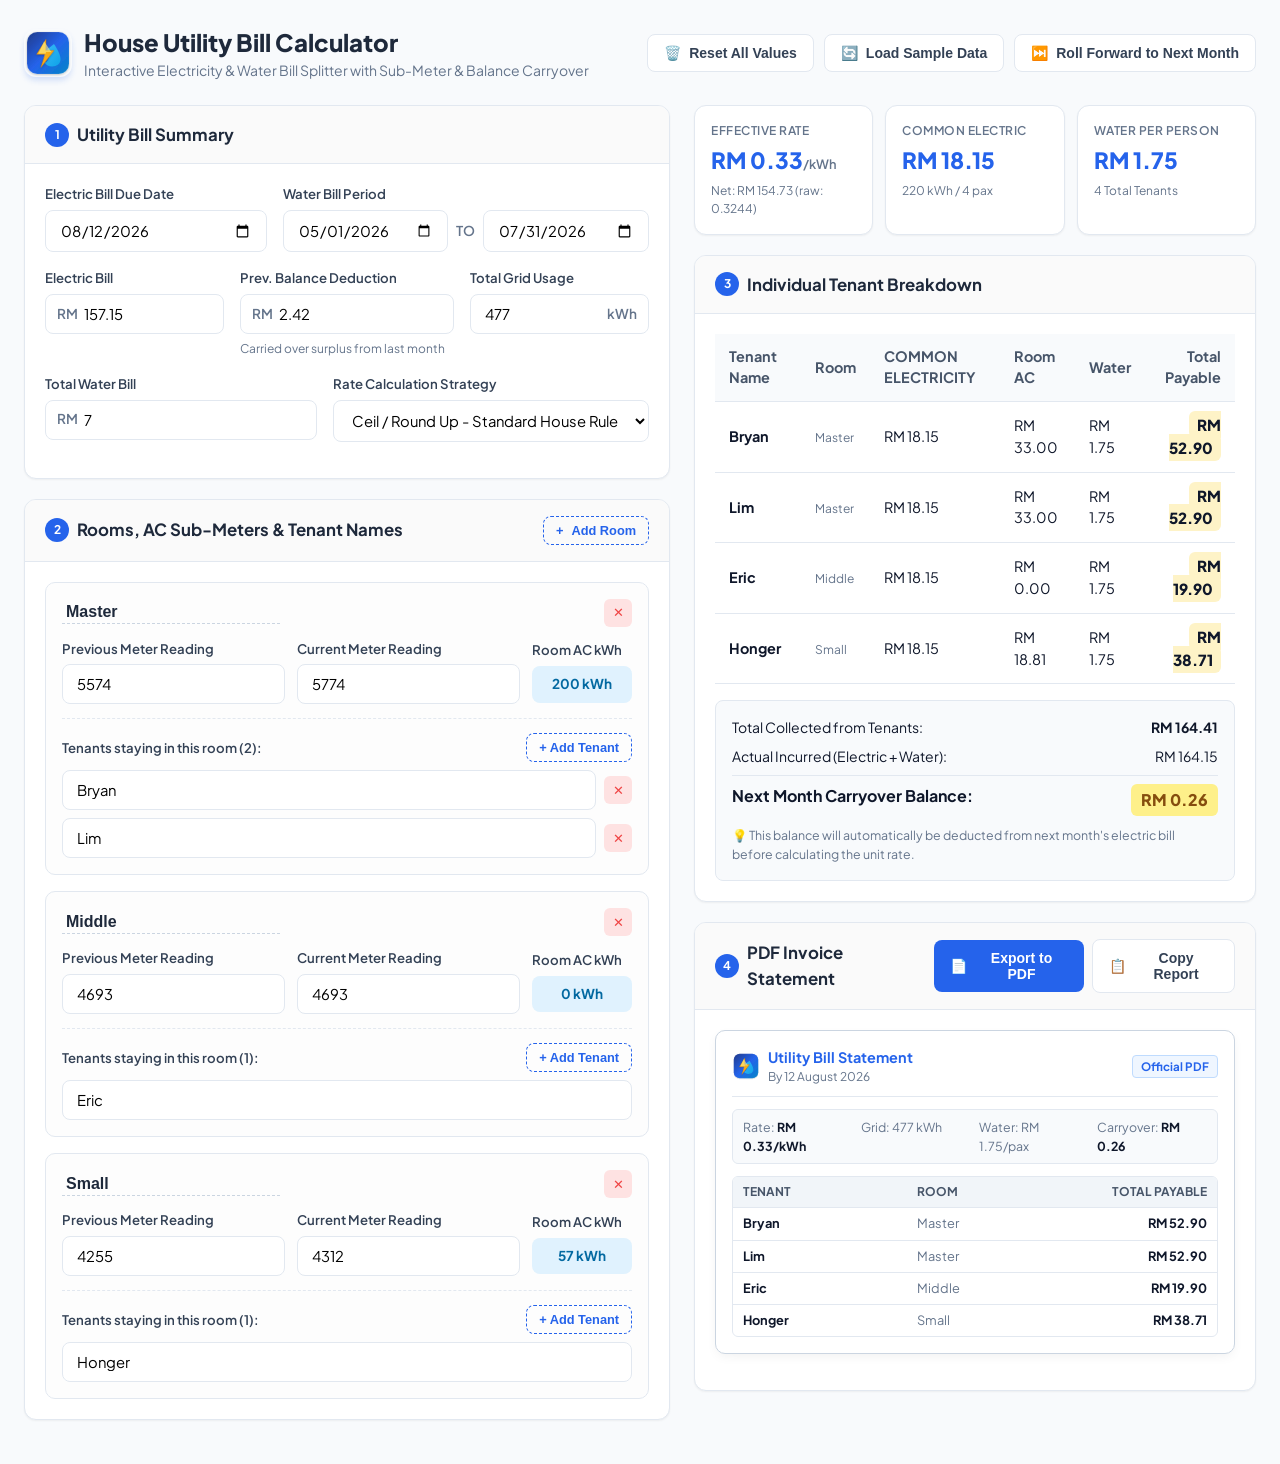
==== public/index.html @ 4e444081 "style: center table headers, left-align data cells, and rename Common Elec to COMMON ELECTRICITY" ====
<!DOCTYPE html>
<html lang="en">
<head>
  <meta charset="UTF-8" />
  <meta name="viewport" content="width=device-width, initial-scale=1.0" />
  <title>House Utility Bill Calculator | Electricity & Water</title>
  <link rel="preconnect" href="https://fonts.googleapis.com" />
  <link rel="preconnect" href="https://fonts.gstatic.com" crossorigin />
  <link href="https://fonts.googleapis.com/css2?family=Plus+Jakarta+Sans:wght@400;500;600;700;800&family=JetBrains+Mono:wght@400;500;700&display=swap" rel="stylesheet" />
  <link rel="icon" type="image/svg+xml" href="favicon.svg" />
  <link rel="apple-touch-icon" href="favicon.svg" />
  <link rel="stylesheet" href="styles.css" />
</head>
<body>
  <div class="app-container">
    <!-- Header -->
    <header class="app-header">
      <div class="brand">
        <img src="favicon.svg" alt="Utility Calculator Logo" class="brand-logo-img" />
        <div>
          <h1>House Utility Bill Calculator</h1>
          <p class="subtitle">Interactive Electricity & Water Bill Splitter with Sub-Meter & Balance Carryover</p>
        </div>
      </div>
      <div class="header-actions">
        <button id="btnResetAll" class="btn btn-secondary" title="Reset all input fields to blank">
          <span class="icon">🗑️</span> Reset All Values
        </button>
        <button id="btnLoadSample" class="btn btn-secondary" title="Load sample bill data for preview and testing">
          <span class="icon">🔄</span> Load Sample Data
        </button>
        <button id="btnRollForward" class="btn btn-secondary" title="Use current ending balance & readings for next month">
          <span class="icon">⏭️</span> Roll Forward to Next Month
        </button>
      </div>
    </header>

    <!-- Main Grid Layout -->
    <main class="calculator-grid">
      <!-- Left Column: Inputs -->
      <section class="input-panel">
        <!-- 1. Utility Invoices Card -->
        <div class="card">
          <div class="card-header">
            <h2><span class="step-badge">1</span> Utility Bill Summary</h2>
          </div>
          <div class="card-body">
            <div class="form-row">
              <div class="form-group">
                <label for="electricDate">Electric Bill Due Date</label>
                <input type="date" id="electricDate" class="form-control" />
              </div>
              <div class="form-group">
                <label>Water Bill Period</label>
                <div class="date-range-wrapper">
                  <input type="date" id="waterStartDate" class="form-control" />
                  <span class="range-sep">to</span>
                  <input type="date" id="waterEndDate" class="form-control" />
                </div>
              </div>
            </div>

            <div class="form-row form-row-3">
              <div class="form-group">
                <label for="electricAmount">Electric Bill</label>
                <div class="input-prefix-wrapper">
                  <span class="prefix">RM</span>
                  <input type="number" step="0.01" id="electricAmount" class="form-control" placeholder="157.15" />
                </div>
              </div>
              <div class="form-group">
                <label for="prevBalance">Prev. Balance Deduction</label>
                <div class="input-prefix-wrapper">
                  <span class="prefix">RM</span>
                  <input type="number" step="0.01" id="prevBalance" class="form-control" placeholder="2.42" />
                </div>
                <small class="helper-text">Carried over surplus from last month</small>
              </div>
              <div class="form-group">
                <label for="totalKwh">Total Grid Usage</label>
                <div class="input-suffix-wrapper">
                  <input type="number" step="0.1" id="totalKwh" class="form-control" placeholder="477" />
                  <span class="suffix">kWh</span>
                </div>
              </div>
            </div>

            <div class="form-row form-row-2">
              <div class="form-group">
                <label for="waterAmount">Total Water Bill</label>
                <div class="input-prefix-wrapper">
                  <span class="prefix">RM</span>
                  <input type="number" step="0.01" id="waterAmount" class="form-control" placeholder="7.00" />
                </div>
              </div>
              <div class="form-group">
                <label for="rateMode">Rate Calculation Strategy</label>
                <select id="rateMode" class="form-control select-control">
                  <option value="ceil" selected>Ceil / Round Up - Standard House Rule</option>
                  <option value="manual">Manual Fixed Rate</option>
                </select>
              </div>
            </div>

            <div id="manualRateGroup" class="form-group hidden">
              <label for="manualRate">Custom Electric Rate</label>
              <input type="number" step="0.0001" id="manualRate" class="form-control" placeholder="0.33" />
            </div>
          </div>
        </div>

        <!-- 2. Rooms & Sub-meters Card -->
        <div class="card">
          <div class="card-header space-between">
            <h2><span class="step-badge">2</span> Rooms, AC Sub-Meters & Tenant Names</h2>
            <button type="button" id="btnAddRoom" class="btn btn-sm btn-outline">
              <span class="icon">+</span> Add Room
            </button>
          </div>
          <div class="card-body">
            <div id="roomsContainer" class="rooms-container">
              <!-- Dynamically rendered room cards with individual tenant names -->
            </div>
          </div>
        </div>
      </section>

      <!-- Right Column: Live Results & Formatted Output -->
      <section class="results-panel">
        <!-- Metric Summary Pills -->
        <div class="metric-ribbon">
          <div class="metric-card">
            <span class="metric-label">Effective Rate</span>
            <span class="metric-value" id="dispUnitRate">RM 0.33<span class="unit">/kWh</span></span>
            <span class="metric-sub" id="dispNetElectric">Net: RM 154.73</span>
          </div>
          <div class="metric-card">
            <span class="metric-label">Common Electric</span>
            <span class="metric-value" id="dispCommonPerPerson">RM 18.15</span>
            <span class="metric-sub" id="dispCommonKwh">220 kWh / 4 pax</span>
          </div>
          <div class="metric-card">
            <span class="metric-label">Water Per Person</span>
            <span class="metric-value" id="dispWaterPerPerson">RM 1.75</span>
            <span class="metric-sub" id="dispTotalTenants">4 Total Tenants</span>
          </div>
        </div>

        <!-- Tenant Breakdown Table -->
        <div class="card">
          <div class="card-header">
            <h2><span class="step-badge">3</span> Individual Tenant Breakdown</h2>
          </div>
          <div class="card-body">
            <div class="table-responsive">
              <table class="tenant-table">
                <thead>
                  <tr>
                    <th>Tenant Name</th>
                    <th>Room</th>
                    <th>COMMON ELECTRICITY</th>
                    <th>Room AC</th>
                    <th>Water</th>
                    <th class="text-right">Total Payable</th>
                  </tr>
                </thead>
                <tbody id="tenantTableBody">
                  <!-- Dynamically rendered rows -->
                </tbody>
              </table>
            </div>

            <!-- Financial Reconciliation Box -->
            <div class="reconciliation-box">
              <div class="recon-row">
                <span>Total Collected from Tenants:</span>
                <strong id="dispCollected">RM 164.41</strong>
              </div>
              <div class="recon-row">
                <span>Actual Incurred (Electric + Water):</span>
                <span id="dispActual">RM 164.15</span>
              </div>
              <div class="recon-divider"></div>
              <div class="recon-row highlight">
                <span>Next Month Carryover Balance:</span>
                <strong class="balance-badge" id="dispBalance">RM 0.26</strong>
              </div>
              <p class="balance-note">💡 This balance will automatically be deducted from next month's electric bill before calculating the unit rate.</p>
            </div>
          </div>
        </div>

        <!-- 4. Report & PDF Invoice Card -->
        <div class="card">
          <div class="card-header space-between">
            <h2><span class="step-badge">4</span> PDF Invoice Statement</h2>
            <div class="header-buttons">
              <button id="btnOpenPdf" class="btn btn-primary" title="Open and export PDF invoice in a new tab">
                <span class="icon">📄</span> Export to PDF
              </button>
              <button id="btnCopyReport" class="btn btn-secondary" title="Copy formatted summary report to clipboard">
                <span class="icon">📋</span> Copy Report
              </button>
            </div>
          </div>
          <div class="card-body">
            <!-- PDF Live Miniature Preview Box -->
            <div class="pdf-preview-wrapper" id="pdfPreviewWrapper" title="Click to open full PDF invoice in a new page">
              <div class="pdf-hover-overlay">
                <span class="pdf-hover-badge">🔍 Click to Open PDF in New Tab</span>
              </div>
              <div class="pdf-preview-doc" id="pdfPreviewDoc">
                <div class="pdf-mini-header">
                  <div class="pdf-mini-brand">
                    <img src="favicon.svg" alt="Logo" class="mini-logo" />
                    <div>
                      <strong class="mini-title">Utility Bill Statement</strong>
                      <span class="mini-meta" id="miniDocPeriod">By 12 August 2026</span>
                    </div>
                  </div>
                  <span class="mini-status-badge">Official PDF</span>
                </div>
                <div class="pdf-mini-stats">
                  <div><span>Rate:</span> <strong id="miniDocRate">RM 0.33/kWh</strong></div>
                  <div><span>Grid:</span> <span id="miniDocGrid">477 kWh</span></div>
                  <div><span>Water:</span> <span id="miniDocWater">RM 1.75/pax</span></div>
                  <div><span>Carryover:</span> <strong id="miniDocBalance">RM 0.26</strong></div>
                </div>
                <div class="pdf-mini-table">
                  <div class="pdf-mini-row header">
                    <span>Tenant</span>
                    <span>Room</span>
                    <span class="text-right">Total Payable</span>
                  </div>
                  <div id="miniTenantRows">
                    <!-- Populated dynamically -->
                  </div>
                </div>
              </div>
            </div>
          </div>
        </div>
      </section>
    </main>

    <!-- Toast Notification -->
    <div id="toast" class="toast">Copied to clipboard!</div>
  </div>

  <script src="app.js"></script>
</body>
</html>
---- public/styles.css ----
:root {
  --primary: #2563eb;
  --primary-hover: #1d4ed8;
  --primary-light: #eff6ff;
  --success: #10b981;
  --warning: #f59e0b;
  --danger: #ef4444;
  --bg-main: #f8fafc;
  --card-bg: #ffffff;
  --border-color: #e2e8f0;
  --text-main: #0f172a;
  --text-muted: #64748b;
  --shadow-sm: 0 1px 2px 0 rgb(0 0 0 / 0.05);
  --shadow-md: 0 4px 6px -1px rgb(0 0 0 / 0.1), 0 2px 4px -2px rgb(0 0 0 / 0.1);
  --shadow-lg: 0 10px 15px -3px rgb(0 0 0 / 0.1), 0 4px 6px -4px rgb(0 0 0 / 0.1);
  --radius: 12px;
  --font-sans: 'Plus Jakarta Sans', system-ui, -apple-system, sans-serif;
  --font-mono: 'JetBrains Mono', monospace;
}

* {
  box-sizing: border-box;
  margin: 0;
  padding: 0;
}

body {
  font-family: var(--font-sans);
  background-color: var(--bg-main);
  color: var(--text-main);
  line-height: 1.5;
  padding: 24px;
}

.app-container {
  max-width: 1400px;
  margin: 0 auto;
}

/* Header */
.app-header {
  display: flex;
  justify-content: space-between;
  align-items: center;
  margin-bottom: 24px;
  flex-wrap: wrap;
  gap: 16px;
}

.brand {
  display: flex;
  align-items: center;
  gap: 12px;
}

.brand-logo-img {
  width: 48px;
  height: 48px;
  border-radius: 12px;
  object-fit: contain;
  box-shadow: 0 4px 6px -1px rgba(37, 99, 235, 0.2);
}

.brand h1 {
  font-size: 1.5rem;
  font-weight: 800;
  color: #1e293b;
}

.brand .subtitle {
  font-size: 0.875rem;
  color: var(--text-muted);
}

.header-actions {
  display: flex;
  gap: 10px;
  flex-wrap: wrap;
}

/* Grid Layout */
.calculator-grid {
  display: grid;
  grid-template-columns: 1.15fr 1fr;
  gap: 24px;
  align-items: start;
}

@media (max-width: 1024px) {
  .calculator-grid {
    grid-template-columns: 1fr;
  }
}

/* Cards */
.card {
  background: var(--card-bg);
  border-radius: var(--radius);
  border: 1px solid var(--border-color);
  box-shadow: var(--shadow-sm);
  margin-bottom: 20px;
  overflow: hidden;
  transition: box-shadow 0.2s ease;
}

.card:hover {
  box-shadow: var(--shadow-md);
}

.card-header {
  padding: 16px 20px;
  border-bottom: 1px solid var(--border-color);
  background: #fafafa;
  display: flex;
  align-items: center;
}

.card-header.space-between {
  justify-content: space-between;
}

.card-header h2 {
  font-size: 1.05rem;
  font-weight: 700;
  color: #1e293b;
  display: flex;
  align-items: center;
  gap: 8px;
}

.step-badge {
  background: var(--primary);
  color: #ffffff;
  width: 24px;
  height: 24px;
  display: inline-flex;
  align-items: center;
  justify-content: center;
  border-radius: 50%;
  font-size: 0.75rem;
  font-weight: 700;
}

.card-body {
  padding: 20px;
}

/* Forms */
.form-row {
  display: grid;
  grid-template-columns: 1fr 1fr;
  gap: 16px;
  margin-bottom: 16px;
}

.form-row-3 {
  grid-template-columns: 1fr 1.2fr 1fr;
}

@media (max-width: 640px) {
  .form-row, .form-row-3 {
    grid-template-columns: 1fr;
  }
}

.form-group {
  display: flex;
  flex-direction: column;
  gap: 6px;
}

label {
  font-size: 0.825rem;
  font-weight: 600;
  color: #334155;
}

.helper-text {
  font-size: 0.75rem;
  color: var(--text-muted);
}

.form-control {
  padding: 10px 14px;
  font-size: 0.925rem;
  border-radius: 8px;
  border: 1px solid var(--border-color);
  outline: none;
  font-family: inherit;
  transition: all 0.2s;
  background: #ffffff;
}

.form-control:focus {
  border-color: var(--primary);
  box-shadow: 0 0 0 3px rgba(37, 99, 235, 0.15);
}

.input-prefix-wrapper, .input-suffix-wrapper {
  display: flex;
  align-items: center;
  position: relative;
}

.input-prefix-wrapper .prefix {
  position: absolute;
  left: 12px;
  font-size: 0.85rem;
  font-weight: 600;
  color: var(--text-muted);
}

.input-prefix-wrapper .form-control {
  padding-left: 38px;
  width: 100%;
}

.input-suffix-wrapper .suffix {
  position: absolute;
  right: 12px;
  font-size: 0.85rem;
  font-weight: 600;
  color: var(--text-muted);
}

.input-suffix-wrapper .form-control {
  padding-right: 48px;
  width: 100%;
}

.date-range-wrapper {
  display: flex;
  align-items: center;
  gap: 8px;
}

.date-range-wrapper .form-control {
  flex: 1;
}

.range-sep {
  color: var(--text-muted);
  font-size: 0.85rem;
  font-weight: 600;
  text-transform: uppercase;
}

.select-control {
  cursor: pointer;
}

.hidden {
  display: none !important;
}

/* Buttons */
.btn {
  display: inline-flex;
  align-items: center;
  justify-content: center;
  gap: 8px;
  padding: 10px 16px;
  font-size: 0.875rem;
  font-weight: 600;
  border-radius: 8px;
  border: none;
  cursor: pointer;
  transition: all 0.2s;
  text-decoration: none;
}

.btn-primary {
  background: var(--primary);
  color: #ffffff;
}

.btn-primary:hover {
  background: var(--primary-hover);
}

.btn-secondary {
  background: #ffffff;
  border: 1px solid var(--border-color);
  color: #334155;
}

.btn-secondary:hover {
  background: #f1f5f9;
  border-color: #cbd5e1;
}

.btn-outline {
  background: transparent;
  border: 1px dashed var(--primary);
  color: var(--primary);
}

.btn-outline:hover {
  background: var(--primary-light);
}

.btn-danger-icon {
  background: #fee2e2;
  color: var(--danger);
  border: none;
  border-radius: 6px;
  width: 28px;
  height: 28px;
  cursor: pointer;
  display: flex;
  align-items: center;
  justify-content: center;
  font-size: 0.8rem;
}

.btn-danger-icon:hover {
  background: #fecaca;
}

.btn-sm {
  padding: 6px 12px;
  font-size: 0.8rem;
}

/* Rooms Container */
.rooms-container {
  display: flex;
  flex-direction: column;
  gap: 16px;
}

.room-card {
  border: 1px solid var(--border-color);
  border-radius: 10px;
  background: #fdfdfd;
  padding: 16px;
}

.room-card-header {
  display: flex;
  justify-content: space-between;
  align-items: center;
  margin-bottom: 12px;
}

.room-name-input {
  font-weight: 700;
  font-size: 1rem;
  color: #1e293b;
  border: none;
  border-bottom: 1px dashed #cbd5e1;
  background: transparent;
  padding: 2px 4px;
}

.room-name-input:focus {
  outline: none;
  border-bottom-color: var(--primary);
}

.room-meter-grid {
  display: grid;
  grid-template-columns: 1fr 1fr 1.2fr;
  gap: 12px;
  align-items: center;
}

@media (max-width: 640px) {
  .room-meter-grid {
    grid-template-columns: 1fr;
  }
}

.usage-badge {
  background: #e0f2fe;
  color: #0369a1;
  padding: 8px 12px;
  border-radius: 8px;
  font-weight: 700;
  font-size: 0.85rem;
  text-align: center;
}

.tenants-section {
  margin-top: 14px;
  padding-top: 14px;
  border-top: 1px dashed var(--border-color);
}

.tenants-list-header {
  display: flex;
  justify-content: space-between;
  align-items: center;
  margin-bottom: 8px;
}

.tenant-inputs-grid {
  display: flex;
  flex-direction: column;
  gap: 8px;
}

.tenant-input-row {
  display: flex;
  gap: 8px;
  align-items: center;
}

.tenant-input-row .form-control {
  flex: 1;
}

/* Metric Ribbon */
.metric-ribbon {
  display: grid;
  grid-template-columns: repeat(3, 1fr);
  gap: 12px;
  margin-bottom: 20px;
}

@media (max-width: 640px) {
  .metric-ribbon {
    grid-template-columns: 1fr;
  }
}

.metric-card {
  background: #ffffff;
  border: 1px solid var(--border-color);
  padding: 16px;
  border-radius: var(--radius);
  display: flex;
  flex-direction: column;
  box-shadow: var(--shadow-sm);
}

.metric-label {
  font-size: 0.75rem;
  font-weight: 600;
  text-transform: uppercase;
  letter-spacing: 0.5px;
  color: var(--text-muted);
  margin-bottom: 4px;
}

.metric-value {
  font-size: 1.4rem;
  font-weight: 800;
  color: var(--primary);
}

.metric-value .unit {
  font-size: 0.8rem;
  font-weight: 600;
  color: var(--text-muted);
}

.metric-sub {
  font-size: 0.75rem;
  color: var(--text-muted);
  margin-top: 4px;
}

/* Table */
.table-responsive {
  overflow-x: auto;
}

.tenant-table {
  width: 100%;
  border-collapse: collapse;
  margin-bottom: 16px;
}

.tenant-table th, .tenant-table td {
  padding: 12px 14px;
  text-align: left;
  border-bottom: 1px solid var(--border-color);
  font-size: 0.9rem;
}

.tenant-table th {
  background: #f8fafc;
  font-weight: 700;
  color: #475569;
}

.text-right {
  text-align: right !important;
}

.tenant-total {
  font-weight: 800;
  color: #0f172a;
  font-size: 0.95rem;
  background: #fef3c7;
  padding: 4px 8px;
  border-radius: 6px;
}

/* Reconciliation Box */
.reconciliation-box {
  background: #f8fafc;
  border-radius: 8px;
  border: 1px solid var(--border-color);
  padding: 16px;
}

.recon-row {
  display: flex;
  justify-content: space-between;
  font-size: 0.875rem;
  margin-bottom: 8px;
}

.recon-divider {
  height: 1px;
  background: var(--border-color);
  margin: 8px 0;
}

.recon-row.highlight {
  font-size: 1rem;
  font-weight: 700;
}

.balance-badge {
  background: #fef08a;
  color: #854d0e;
  padding: 4px 10px;
  border-radius: 6px;
  font-weight: 800;
}

.balance-note {
  font-size: 0.775rem;
  color: #64748b;
  margin-top: 10px;
}

/* PDF Preview Box & Export */
.header-buttons {
  display: flex;
  gap: 8px;
  align-items: center;
}

.pdf-preview-wrapper {
  position: relative;
  background: #ffffff;
  border: 1px solid #cbd5e1;
  border-radius: 10px;
  padding: 16px;
  cursor: pointer;
  box-shadow: 0 4px 12px -2px rgba(0, 0, 0, 0.06);
  transition: all 0.25s ease;
  overflow: hidden;
  margin-bottom: 16px;
}

.pdf-preview-wrapper:hover {
  transform: translateY(-2px);
  box-shadow: 0 8px 20px -4px rgba(37, 99, 235, 0.18);
  border-color: #93c5fd;
}

.pdf-hover-overlay {
  position: absolute;
  inset: 0;
  background: rgba(30, 58, 138, 0.05);
  display: flex;
  align-items: center;
  justify-content: center;
  opacity: 0;
  transition: opacity 0.2s ease;
  z-index: 10;
  backdrop-filter: blur(1px);
}

.pdf-preview-wrapper:hover .pdf-hover-overlay {
  opacity: 1;
}

.pdf-hover-badge {
  background: #1e3a8a;
  color: #ffffff;
  padding: 8px 16px;
  border-radius: 20px;
  font-weight: 700;
  font-size: 0.85rem;
  box-shadow: 0 4px 12px rgba(0, 0, 0, 0.15);
}

.pdf-preview-doc {
  font-size: 0.825rem;
}

.pdf-mini-header {
  display: flex;
  justify-content: space-between;
  align-items: center;
  border-bottom: 1px solid var(--border-color);
  padding-bottom: 10px;
  margin-bottom: 12px;
}

.pdf-mini-brand {
  display: flex;
  align-items: center;
  gap: 8px;
}

.mini-logo {
  width: 28px;
  height: 28px;
  border-radius: 6px;
}

.mini-title {
  display: block;
  font-size: 0.9rem;
  color: var(--primary);
}

.mini-meta {
  display: block;
  font-size: 0.75rem;
  color: var(--text-muted);
}

.mini-status-badge {
  background: #eff6ff;
  color: var(--primary);
  border: 1px solid #bfdbfe;
  padding: 2px 8px;
  border-radius: 4px;
  font-weight: 700;
  font-size: 0.725rem;
}

.pdf-mini-stats {
  display: grid;
  grid-template-columns: repeat(4, 1fr);
  gap: 8px;
  background: #f8fafc;
  border: 1px solid var(--border-color);
  border-radius: 6px;
  padding: 8px 10px;
  font-size: 0.775rem;
  margin-bottom: 12px;
}

@media (max-width: 640px) {
  .pdf-mini-stats {
    grid-template-columns: 1fr 1fr;
  }
}

.pdf-mini-stats span {
  color: var(--text-muted);
}

.pdf-mini-table {
  border: 1px solid var(--border-color);
  border-radius: 6px;
  overflow: hidden;
}

.pdf-mini-row {
  display: grid;
  grid-template-columns: 1.2fr 1fr 1fr;
  padding: 6px 10px;
  border-bottom: 1px solid var(--border-color);
  font-size: 0.8rem;
}

.pdf-mini-row:last-child {
  border-bottom: none;
}

.pdf-mini-row.header {
  background: #f1f5f9;
  font-weight: 700;
  color: #475569;
  font-size: 0.75rem;
  text-transform: uppercase;
}

/* WhatsApp Accordion Details */
.whatsapp-details {
  border: 1px solid var(--border-color);
  border-radius: 8px;
  overflow: hidden;
  margin-top: 12px;
}

.whatsapp-summary {
  padding: 10px 14px;
  background: #f8fafc;
  font-size: 0.85rem;
  font-weight: 700;
  cursor: pointer;
  color: #334155;
  outline: none;
  user-select: none;
}

.whatsapp-summary:hover {
  background: #f1f5f9;
}

.report-preview {
  background: #0f172a;
  color: #e2e8f0;
  padding: 16px;
  font-family: var(--font-mono);
  font-size: 0.825rem;
  white-space: pre-wrap;
  word-break: break-word;
  line-height: 1.6;
  max-height: 300px;
  overflow-y: auto;
  border-top: 1px solid var(--border-color);
}



/* Toast */
.toast {
  position: fixed;
  bottom: 24px;
  right: 24px;
  background: #1e293b;
  color: #ffffff;
  padding: 12px 20px;
  border-radius: 8px;
  box-shadow: var(--shadow-lg);
  font-weight: 600;
  font-size: 0.875rem;
  opacity: 0;
  transform: translateY(20px);
  transition: all 0.3s ease;
  pointer-events: none;
  z-index: 999;
}

.toast.show {
  opacity: 1;
  transform: translateY(0);
}
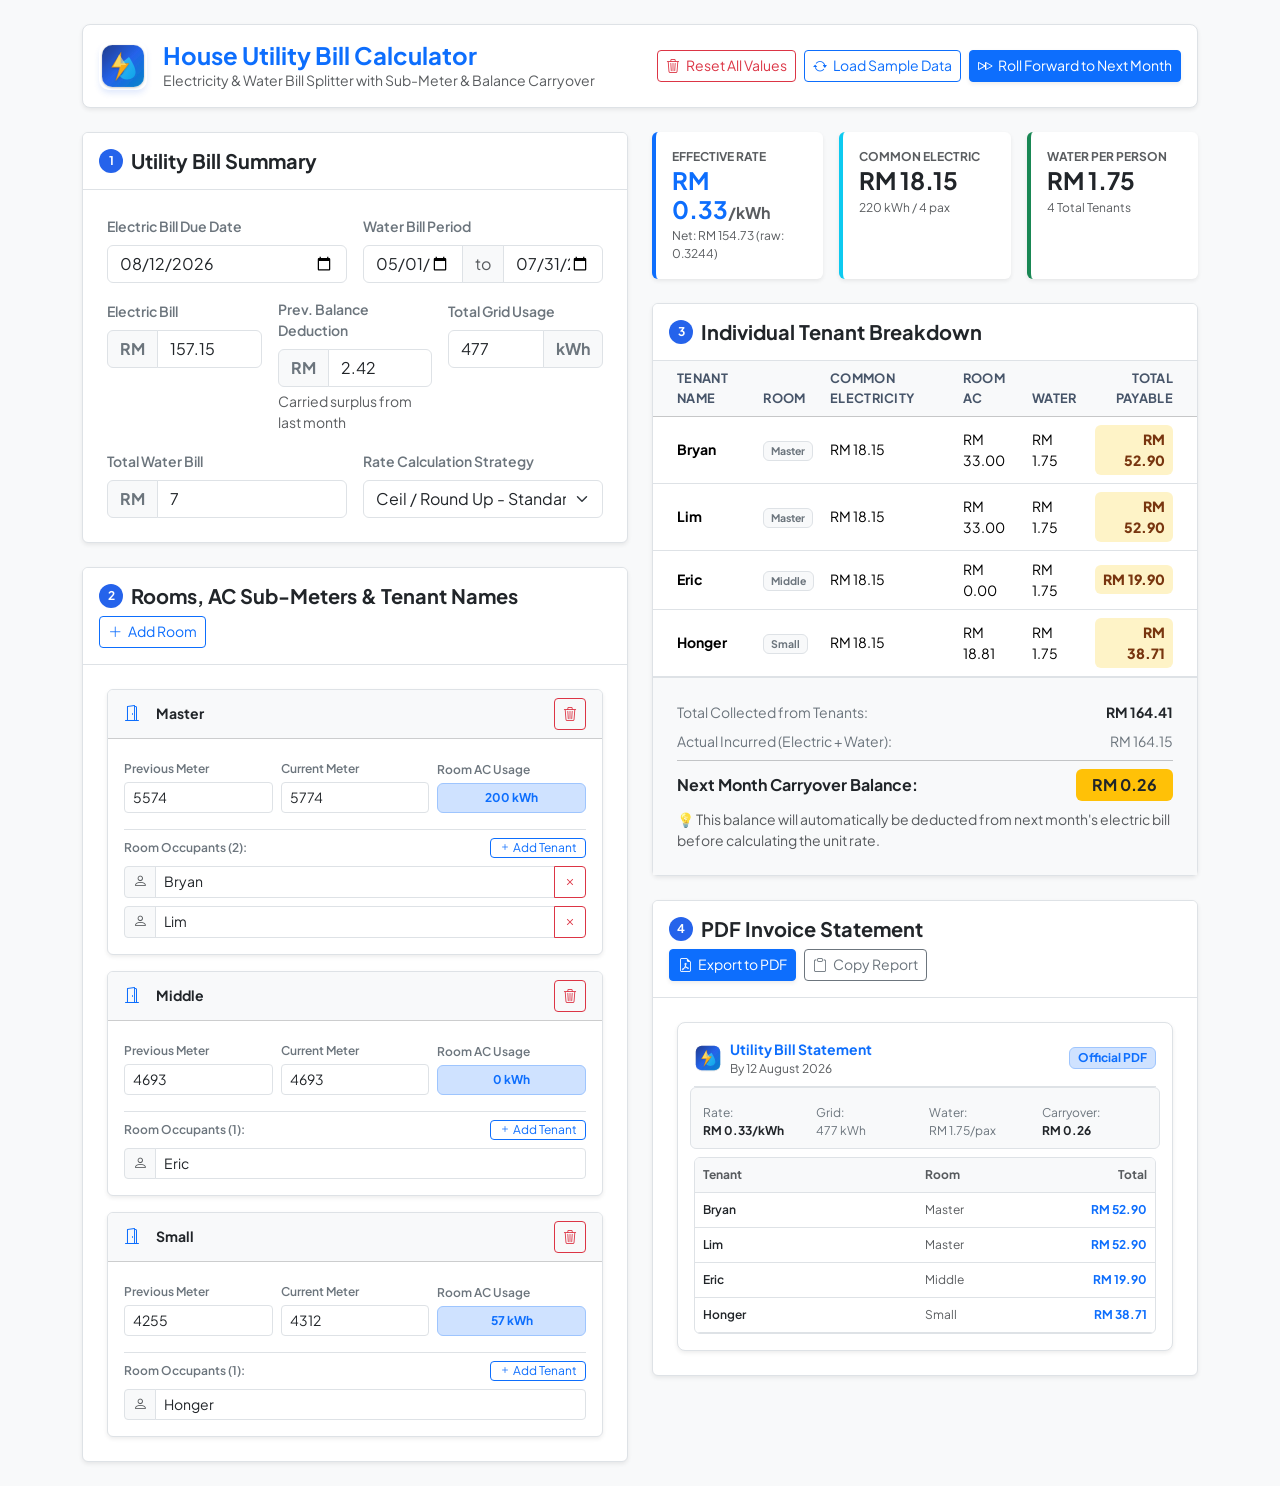
==== commit 40e82a4a: "feat: rebuild UI with Bootstrap 5 CDN for responsive design" ====
--- a/public/index.html
+++ b/public/index.html
@@ -4,164 +4,190 @@
   <meta charset="UTF-8" />
   <meta name="viewport" content="width=device-width, initial-scale=1.0" />
   <title>House Utility Bill Calculator | Electricity & Water</title>
+  
+  <!-- Fonts -->
   <link rel="preconnect" href="https://fonts.googleapis.com" />
   <link rel="preconnect" href="https://fonts.gstatic.com" crossorigin />
-  <link href="https://fonts.googleapis.com/css2?family=Plus+Jakarta+Sans:wght@400;500;600;700;800&family=JetBrains+Mono:wght@400;500;700&display=swap" rel="stylesheet" />
+  <link href="https://fonts.googleapis.com/css2?family=Plus+Jakarta+Sans:wght@400;500;600;700;800&family=JetBrains+Mono:wght@500;700&display=swap" rel="stylesheet" />
+  
+  <!-- Icons -->
   <link rel="icon" type="image/svg+xml" href="favicon.svg" />
   <link rel="apple-touch-icon" href="favicon.svg" />
+  <link rel="stylesheet" href="https://cdn.jsdelivr.net/npm/bootstrap-icons@1.11.3/font/bootstrap-icons.min.css" />
+
+  <!-- Bootstrap 5 CSS CDN -->
+  <link href="https://cdn.jsdelivr.net/npm/bootstrap@5.3.3/dist/css/bootstrap.min.css" rel="stylesheet" integrity="sha384-QWTKZyjpPEjISv5WaRU9OFeRpok6YctnYmDr5pNlyT2bRjXh0JMhjY6hW+ALEwIH" crossorigin="anonymous" />
+  
+  <!-- Custom Overrides & Enhancements -->
   <link rel="stylesheet" href="styles.css" />
 </head>
-<body>
-  <div class="app-container">
+<body class="bg-light">
+  <div class="container py-4">
     <!-- Header -->
-    <header class="app-header">
-      <div class="brand">
-        <img src="favicon.svg" alt="Utility Calculator Logo" class="brand-logo-img" />
+    <header class="navbar navbar-expand-lg bg-white rounded-3 shadow-sm p-3 mb-4 border d-flex flex-wrap justify-content-between align-items-center gap-3">
+      <div class="d-flex align-items-center gap-3">
+        <img src="favicon.svg" alt="Utility Calculator Logo" class="brand-logo-img" width="48" height="48" />
         <div>
-          <h1>House Utility Bill Calculator</h1>
-          <p class="subtitle">Interactive Electricity & Water Bill Splitter with Sub-Meter & Balance Carryover</p>
+          <h1 class="h4 mb-0 fw-bold text-primary">House Utility Bill Calculator</h1>
+          <p class="text-muted small mb-0">Electricity & Water Bill Splitter with Sub-Meter & Balance Carryover</p>
         </div>
       </div>
-      <div class="header-actions">
-        <button id="btnResetAll" class="btn btn-secondary" title="Reset all input fields to blank">
-          <span class="icon">🗑️</span> Reset All Values
+      <div class="d-flex flex-wrap gap-2">
+        <button id="btnResetAll" class="btn btn-outline-danger btn-sm" title="Reset all input fields to blank">
+          <i class="bi bi-trash3 me-1"></i> Reset All Values
         </button>
-        <button id="btnLoadSample" class="btn btn-secondary" title="Load sample bill data for preview and testing">
-          <span class="icon">🔄</span> Load Sample Data
+        <button id="btnLoadSample" class="btn btn-outline-primary btn-sm" title="Load sample bill data for preview and testing">
+          <i class="bi bi-arrow-repeat me-1"></i> Load Sample Data
         </button>
-        <button id="btnRollForward" class="btn btn-secondary" title="Use current ending balance & readings for next month">
-          <span class="icon">⏭️</span> Roll Forward to Next Month
+        <button id="btnRollForward" class="btn btn-primary btn-sm shadow-sm" title="Use current ending balance & readings for next month">
+          <i class="bi bi-fast-forward me-1"></i> Roll Forward to Next Month
         </button>
       </div>
     </header>
 
     <!-- Main Grid Layout -->
-    <main class="calculator-grid">
+    <main class="row g-4">
       <!-- Left Column: Inputs -->
-      <section class="input-panel">
+      <section class="col-lg-6 col-12 d-flex flex-column gap-4">
         <!-- 1. Utility Invoices Card -->
-        <div class="card">
-          <div class="card-header">
-            <h2><span class="step-badge">1</span> Utility Bill Summary</h2>
-          </div>
-          <div class="card-body">
-            <div class="form-row">
-              <div class="form-group">
-                <label for="electricDate">Electric Bill Due Date</label>
+        <div class="card shadow-sm border">
+          <div class="card-header bg-white py-3 border-bottom d-flex align-items-center">
+            <h2 class="h5 mb-0 fw-bold text-dark d-flex align-items-center">
+              <span class="step-badge me-2">1</span> Utility Bill Summary
+            </h2>
+          </div>
+          <div class="card-body p-4">
+            <div class="row g-3 mb-3">
+              <div class="col-sm-6 col-12">
+                <label for="electricDate" class="form-label fw-semibold small text-secondary">Electric Bill Due Date</label>
                 <input type="date" id="electricDate" class="form-control" />
               </div>
-              <div class="form-group">
-                <label>Water Bill Period</label>
-                <div class="date-range-wrapper">
+              <div class="col-sm-6 col-12">
+                <label class="form-label fw-semibold small text-secondary">Water Bill Period</label>
+                <div class="input-group">
                   <input type="date" id="waterStartDate" class="form-control" />
-                  <span class="range-sep">to</span>
+                  <span class="input-group-text bg-light text-muted small">to</span>
                   <input type="date" id="waterEndDate" class="form-control" />
                 </div>
               </div>
             </div>
 
-            <div class="form-row form-row-3">
-              <div class="form-group">
-                <label for="electricAmount">Electric Bill</label>
-                <div class="input-prefix-wrapper">
-                  <span class="prefix">RM</span>
+            <div class="row g-3 mb-3">
+              <div class="col-md-4 col-sm-6 col-12">
+                <label for="electricAmount" class="form-label fw-semibold small text-secondary">Electric Bill</label>
+                <div class="input-group">
+                  <span class="input-group-text bg-light fw-bold text-secondary">RM</span>
                   <input type="number" step="0.01" id="electricAmount" class="form-control" placeholder="157.15" />
                 </div>
               </div>
-              <div class="form-group">
-                <label for="prevBalance">Prev. Balance Deduction</label>
-                <div class="input-prefix-wrapper">
-                  <span class="prefix">RM</span>
+              <div class="col-md-4 col-sm-6 col-12">
+                <label for="prevBalance" class="form-label fw-semibold small text-secondary">Prev. Balance Deduction</label>
+                <div class="input-group">
+                  <span class="input-group-text bg-light fw-bold text-secondary">RM</span>
                   <input type="number" step="0.01" id="prevBalance" class="form-control" placeholder="2.42" />
                 </div>
-                <small class="helper-text">Carried over surplus from last month</small>
-              </div>
-              <div class="form-group">
-                <label for="totalKwh">Total Grid Usage</label>
-                <div class="input-suffix-wrapper">
+                <div class="form-text small text-muted">Carried surplus from last month</div>
+              </div>
+              <div class="col-md-4 col-sm-12 col-12">
+                <label for="totalKwh" class="form-label fw-semibold small text-secondary">Total Grid Usage</label>
+                <div class="input-group">
                   <input type="number" step="0.1" id="totalKwh" class="form-control" placeholder="477" />
-                  <span class="suffix">kWh</span>
-                </div>
-              </div>
-            </div>
-
-            <div class="form-row form-row-2">
-              <div class="form-group">
-                <label for="waterAmount">Total Water Bill</label>
-                <div class="input-prefix-wrapper">
-                  <span class="prefix">RM</span>
+                  <span class="input-group-text bg-light fw-bold text-secondary">kWh</span>
+                </div>
+              </div>
+            </div>
+
+            <div class="row g-3">
+              <div class="col-sm-6 col-12">
+                <label for="waterAmount" class="form-label fw-semibold small text-secondary">Total Water Bill</label>
+                <div class="input-group">
+                  <span class="input-group-text bg-light fw-bold text-secondary">RM</span>
                   <input type="number" step="0.01" id="waterAmount" class="form-control" placeholder="7.00" />
                 </div>
               </div>
-              <div class="form-group">
-                <label for="rateMode">Rate Calculation Strategy</label>
-                <select id="rateMode" class="form-control select-control">
+              <div class="col-sm-6 col-12">
+                <label for="rateMode" class="form-label fw-semibold small text-secondary">Rate Calculation Strategy</label>
+                <select id="rateMode" class="form-select">
                   <option value="ceil" selected>Ceil / Round Up - Standard House Rule</option>
                   <option value="manual">Manual Fixed Rate</option>
                 </select>
               </div>
             </div>
 
-            <div id="manualRateGroup" class="form-group hidden">
-              <label for="manualRate">Custom Electric Rate</label>
-              <input type="number" step="0.0001" id="manualRate" class="form-control" placeholder="0.33" />
+            <div id="manualRateGroup" class="mt-3 hidden">
+              <label for="manualRate" class="form-label fw-semibold small text-secondary">Custom Electric Rate</label>
+              <div class="input-group">
+                <span class="input-group-text bg-light fw-bold text-secondary">RM</span>
+                <input type="number" step="0.0001" id="manualRate" class="form-control" placeholder="0.33" />
+                <span class="input-group-text bg-light small">/ kWh</span>
+              </div>
             </div>
           </div>
         </div>
 
         <!-- 2. Rooms & Sub-meters Card -->
-        <div class="card">
-          <div class="card-header space-between">
-            <h2><span class="step-badge">2</span> Rooms, AC Sub-Meters & Tenant Names</h2>
-            <button type="button" id="btnAddRoom" class="btn btn-sm btn-outline">
-              <span class="icon">+</span> Add Room
+        <div class="card shadow-sm border">
+          <div class="card-header bg-white py-3 border-bottom d-flex justify-content-between align-items-center flex-wrap gap-2">
+            <h2 class="h5 mb-0 fw-bold text-dark d-flex align-items-center">
+              <span class="step-badge me-2">2</span> Rooms, AC Sub-Meters & Tenant Names
+            </h2>
+            <button type="button" id="btnAddRoom" class="btn btn-outline-primary btn-sm">
+              <i class="bi bi-plus-lg me-1"></i> Add Room
             </button>
           </div>
-          <div class="card-body">
-            <div id="roomsContainer" class="rooms-container">
-              <!-- Dynamically rendered room cards with individual tenant names -->
+          <div class="card-body p-4">
+            <div id="roomsContainer" class="d-flex flex-column gap-3">
+              <!-- Dynamically rendered room cards -->
             </div>
           </div>
         </div>
       </section>
 
       <!-- Right Column: Live Results & Formatted Output -->
-      <section class="results-panel">
+      <section class="col-lg-6 col-12 d-flex flex-column gap-4">
         <!-- Metric Summary Pills -->
-        <div class="metric-ribbon">
-          <div class="metric-card">
-            <span class="metric-label">Effective Rate</span>
-            <span class="metric-value" id="dispUnitRate">RM 0.33<span class="unit">/kWh</span></span>
-            <span class="metric-sub" id="dispNetElectric">Net: RM 154.73</span>
-          </div>
-          <div class="metric-card">
-            <span class="metric-label">Common Electric</span>
-            <span class="metric-value" id="dispCommonPerPerson">RM 18.15</span>
-            <span class="metric-sub" id="dispCommonKwh">220 kWh / 4 pax</span>
-          </div>
-          <div class="metric-card">
-            <span class="metric-label">Water Per Person</span>
-            <span class="metric-value" id="dispWaterPerPerson">RM 1.75</span>
-            <span class="metric-sub" id="dispTotalTenants">4 Total Tenants</span>
+        <div class="row g-3">
+          <div class="col-md-4 col-sm-6 col-12">
+            <div class="card border-0 shadow-sm p-3 h-100 bg-white border-start border-primary border-4">
+              <span class="text-muted text-uppercase fw-bold extra-small">Effective Rate</span>
+              <div class="h4 mb-0 fw-bold text-primary" id="dispUnitRate">RM 0.33<span class="fs-6 text-muted">/kWh</span></div>
+              <span class="text-muted extra-small mt-1" id="dispNetElectric">Net: RM 154.73</span>
+            </div>
+          </div>
+          <div class="col-md-4 col-sm-6 col-12">
+            <div class="card border-0 shadow-sm p-3 h-100 bg-white border-start border-info border-4">
+              <span class="text-muted text-uppercase fw-bold extra-small">Common Electric</span>
+              <div class="h4 mb-0 fw-bold text-dark" id="dispCommonPerPerson">RM 18.15</div>
+              <span class="text-muted extra-small mt-1" id="dispCommonKwh">220 kWh / 4 pax</span>
+            </div>
+          </div>
+          <div class="col-md-4 col-sm-12 col-12">
+            <div class="card border-0 shadow-sm p-3 h-100 bg-white border-start border-success border-4">
+              <span class="text-muted text-uppercase fw-bold extra-small">Water Per Person</span>
+              <div class="h4 mb-0 fw-bold text-dark" id="dispWaterPerPerson">RM 1.75</div>
+              <span class="text-muted extra-small mt-1" id="dispTotalTenants">4 Total Tenants</span>
+            </div>
           </div>
         </div>
 
         <!-- Tenant Breakdown Table -->
-        <div class="card">
-          <div class="card-header">
-            <h2><span class="step-badge">3</span> Individual Tenant Breakdown</h2>
-          </div>
-          <div class="card-body">
+        <div class="card shadow-sm border">
+          <div class="card-header bg-white py-3 border-bottom">
+            <h2 class="h5 mb-0 fw-bold text-dark d-flex align-items-center">
+              <span class="step-badge me-2">3</span> Individual Tenant Breakdown
+            </h2>
+          </div>
+          <div class="card-body p-0">
             <div class="table-responsive">
-              <table class="tenant-table">
-                <thead>
+              <table class="table table-hover align-middle mb-0 tenant-table">
+                <thead class="table-light">
                   <tr>
-                    <th>Tenant Name</th>
+                    <th class="ps-4">Tenant Name</th>
                     <th>Room</th>
                     <th>COMMON ELECTRICITY</th>
                     <th>Room AC</th>
                     <th>Water</th>
-                    <th class="text-right">Total Payable</th>
+                    <th class="text-end pe-4">Total Payable</th>
                   </tr>
                 </thead>
                 <tbody id="tenantTableBody">
@@ -171,68 +197,70 @@
             </div>
 
             <!-- Financial Reconciliation Box -->
-            <div class="reconciliation-box">
-              <div class="recon-row">
+            <div class="p-4 bg-light border-top">
+              <div class="d-flex justify-content-between mb-2 small text-secondary">
                 <span>Total Collected from Tenants:</span>
-                <strong id="dispCollected">RM 164.41</strong>
-              </div>
-              <div class="recon-row">
+                <strong class="text-dark" id="dispCollected">RM 164.41</strong>
+              </div>
+              <div class="d-flex justify-content-between mb-2 small text-secondary">
                 <span>Actual Incurred (Electric + Water):</span>
                 <span id="dispActual">RM 164.15</span>
               </div>
-              <div class="recon-divider"></div>
-              <div class="recon-row highlight">
-                <span>Next Month Carryover Balance:</span>
-                <strong class="balance-badge" id="dispBalance">RM 0.26</strong>
-              </div>
-              <p class="balance-note">💡 This balance will automatically be deducted from next month's electric bill before calculating the unit rate.</p>
+              <hr class="my-2" />
+              <div class="d-flex justify-content-between align-items-center">
+                <span class="fw-bold text-dark">Next Month Carryover Balance:</span>
+                <span class="badge bg-warning text-dark fs-6 px-3 py-2 fw-bold" id="dispBalance">RM 0.26</span>
+              </div>
+              <p class="small text-muted mb-0 mt-2">💡 This balance will automatically be deducted from next month's electric bill before calculating the unit rate.</p>
             </div>
           </div>
         </div>
 
         <!-- 4. Report & PDF Invoice Card -->
-        <div class="card">
-          <div class="card-header space-between">
-            <h2><span class="step-badge">4</span> PDF Invoice Statement</h2>
-            <div class="header-buttons">
-              <button id="btnOpenPdf" class="btn btn-primary" title="Open and export PDF invoice in a new tab">
-                <span class="icon">📄</span> Export to PDF
+        <div class="card shadow-sm border">
+          <div class="card-header bg-white py-3 border-bottom d-flex justify-content-between align-items-center flex-wrap gap-2">
+            <h2 class="h5 mb-0 fw-bold text-dark d-flex align-items-center">
+              <span class="step-badge me-2">4</span> PDF Invoice Statement
+            </h2>
+            <div class="d-flex gap-2">
+              <button id="btnOpenPdf" class="btn btn-primary btn-sm shadow-sm" title="Open and export PDF invoice in a new tab">
+                <i class="bi bi-file-earmark-pdf me-1"></i> Export to PDF
               </button>
-              <button id="btnCopyReport" class="btn btn-secondary" title="Copy formatted summary report to clipboard">
-                <span class="icon">📋</span> Copy Report
+              <button id="btnCopyReport" class="btn btn-outline-secondary btn-sm" title="Copy formatted summary report to clipboard">
+                <i class="bi bi-clipboard me-1"></i> Copy Report
               </button>
             </div>
           </div>
-          <div class="card-body">
+          <div class="card-body p-4">
             <!-- PDF Live Miniature Preview Box -->
-            <div class="pdf-preview-wrapper" id="pdfPreviewWrapper" title="Click to open full PDF invoice in a new page">
+            <div class="pdf-preview-wrapper position-relative rounded-3 p-3 shadow-sm border bg-white cursor-pointer" id="pdfPreviewWrapper" title="Click to open full PDF invoice in a new page">
               <div class="pdf-hover-overlay">
-                <span class="pdf-hover-badge">🔍 Click to Open PDF in New Tab</span>
+                <span class="badge bg-primary fs-6 px-3 py-2 shadow"><i class="bi bi-box-arrow-up-right me-1"></i> Click to Open PDF in New Tab</span>
               </div>
               <div class="pdf-preview-doc" id="pdfPreviewDoc">
-                <div class="pdf-mini-header">
-                  <div class="pdf-mini-brand">
-                    <img src="favicon.svg" alt="Logo" class="mini-logo" />
+                <div class="d-flex justify-content-between align-items-center pb-2 mb-2 border-bottom">
+                  <div class="d-flex align-items-center gap-2">
+                    <img src="favicon.svg" alt="Logo" width="28" height="28" />
                     <div>
-                      <strong class="mini-title">Utility Bill Statement</strong>
-                      <span class="mini-meta" id="miniDocPeriod">By 12 August 2026</span>
+                      <strong class="d-block small text-primary">Utility Bill Statement</strong>
+                      <span class="d-block extra-small text-muted" id="miniDocPeriod">By 12 August 2026</span>
                     </div>
                   </div>
-                  <span class="mini-status-badge">Official PDF</span>
-                </div>
-                <div class="pdf-mini-stats">
-                  <div><span>Rate:</span> <strong id="miniDocRate">RM 0.33/kWh</strong></div>
-                  <div><span>Grid:</span> <span id="miniDocGrid">477 kWh</span></div>
-                  <div><span>Water:</span> <span id="miniDocWater">RM 1.75/pax</span></div>
-                  <div><span>Carryover:</span> <strong id="miniDocBalance">RM 0.26</strong></div>
-                </div>
-                <div class="pdf-mini-table">
-                  <div class="pdf-mini-row header">
-                    <span>Tenant</span>
-                    <span>Room</span>
-                    <span class="text-right">Total Payable</span>
+                  <span class="badge bg-primary-subtle text-primary border border-primary-subtle extra-small">Official PDF</span>
+                </div>
+                <div class="row g-2 p-2 bg-light rounded border mb-2 extra-small text-secondary">
+                  <div class="col-6 col-md-3"><span>Rate:</span> <strong class="text-dark d-block" id="miniDocRate">RM 0.33/kWh</strong></div>
+                  <div class="col-6 col-md-3"><span>Grid:</span> <span class="d-block" id="miniDocGrid">477 kWh</span></div>
+                  <div class="col-6 col-md-3"><span>Water:</span> <span class="d-block" id="miniDocWater">RM 1.75/pax</span></div>
+                  <div class="col-6 col-md-3"><span>Carryover:</span> <strong class="text-dark d-block" id="miniDocBalance">RM 0.26</strong></div>
+                </div>
+                <div class="border rounded overflow-hidden">
+                  <div class="d-flex bg-light fw-bold extra-small text-muted p-2 border-bottom">
+                    <span class="w-50">Tenant</span>
+                    <span class="w-25">Room</span>
+                    <span class="w-25 text-end">Total</span>
                   </div>
-                  <div id="miniTenantRows">
+                  <div id="miniTenantRows" class="small">
                     <!-- Populated dynamically -->
                   </div>
                 </div>
@@ -244,9 +272,11 @@
     </main>
 
     <!-- Toast Notification -->
-    <div id="toast" class="toast">Copied to clipboard!</div>
+    <div id="toast" class="toast-popup">Copied to clipboard!</div>
   </div>
 
+  <!-- Bootstrap 5 JS Bundle CDN -->
+  <script src="https://cdn.jsdelivr.net/npm/bootstrap@5.3.3/dist/js/bootstrap.bundle.min.js" integrity="sha384-YvpcrYf0tY3lHB60NNkmXc5s9fDVZLESaAA55NDzOxhy9GkcIdslK1eN7N6jIeHz" crossorigin="anonymous"></script>
   <script src="app.js"></script>
 </body>
 </html>
--- a/public/styles.css
+++ b/public/styles.css
@@ -1,135 +1,23 @@
 :root {
-  --primary: #2563eb;
-  --primary-hover: #1d4ed8;
-  --primary-light: #eff6ff;
-  --success: #10b981;
-  --warning: #f59e0b;
-  --danger: #ef4444;
-  --bg-main: #f8fafc;
-  --card-bg: #ffffff;
-  --border-color: #e2e8f0;
-  --text-main: #0f172a;
-  --text-muted: #64748b;
-  --shadow-sm: 0 1px 2px 0 rgb(0 0 0 / 0.05);
-  --shadow-md: 0 4px 6px -1px rgb(0 0 0 / 0.1), 0 2px 4px -2px rgb(0 0 0 / 0.1);
-  --shadow-lg: 0 10px 15px -3px rgb(0 0 0 / 0.1), 0 4px 6px -4px rgb(0 0 0 / 0.1);
-  --radius: 12px;
+  --primary-color: #2563eb;
   --font-sans: 'Plus Jakarta Sans', system-ui, -apple-system, sans-serif;
   --font-mono: 'JetBrains Mono', monospace;
 }
 
-* {
-  box-sizing: border-box;
-  margin: 0;
-  padding: 0;
-}
-
 body {
   font-family: var(--font-sans);
-  background-color: var(--bg-main);
-  color: var(--text-main);
-  line-height: 1.5;
-  padding: 24px;
-}
-
-.app-container {
-  max-width: 1400px;
-  margin: 0 auto;
-}
-
-/* Header */
-.app-header {
-  display: flex;
-  justify-content: space-between;
-  align-items: center;
-  margin-bottom: 24px;
-  flex-wrap: wrap;
-  gap: 16px;
-}
-
-.brand {
-  display: flex;
-  align-items: center;
-  gap: 12px;
+  background-color: #f8fafc !important;
+  color: #0f172a;
 }
 
 .brand-logo-img {
-  width: 48px;
-  height: 48px;
-  border-radius: 12px;
+  border-radius: 10px;
   object-fit: contain;
-  box-shadow: 0 4px 6px -1px rgba(37, 99, 235, 0.2);
-}
-
-.brand h1 {
-  font-size: 1.5rem;
-  font-weight: 800;
-  color: #1e293b;
-}
-
-.brand .subtitle {
-  font-size: 0.875rem;
-  color: var(--text-muted);
-}
-
-.header-actions {
-  display: flex;
-  gap: 10px;
-  flex-wrap: wrap;
-}
-
-/* Grid Layout */
-.calculator-grid {
-  display: grid;
-  grid-template-columns: 1.15fr 1fr;
-  gap: 24px;
-  align-items: start;
-}
-
-@media (max-width: 1024px) {
-  .calculator-grid {
-    grid-template-columns: 1fr;
-  }
-}
-
-/* Cards */
-.card {
-  background: var(--card-bg);
-  border-radius: var(--radius);
-  border: 1px solid var(--border-color);
-  box-shadow: var(--shadow-sm);
-  margin-bottom: 20px;
-  overflow: hidden;
-  transition: box-shadow 0.2s ease;
-}
-
-.card:hover {
-  box-shadow: var(--shadow-md);
-}
-
-.card-header {
-  padding: 16px 20px;
-  border-bottom: 1px solid var(--border-color);
-  background: #fafafa;
-  display: flex;
-  align-items: center;
-}
-
-.card-header.space-between {
-  justify-content: space-between;
-}
-
-.card-header h2 {
-  font-size: 1.05rem;
-  font-weight: 700;
-  color: #1e293b;
-  display: flex;
-  align-items: center;
-  gap: 8px;
+  box-shadow: 0 4px 6px -1px rgba(37, 99, 235, 0.15);
 }
 
 .step-badge {
-  background: var(--primary);
+  background-color: #2563eb;
   color: #ffffff;
   width: 24px;
   height: 24px;
@@ -139,113 +27,14 @@
   border-radius: 50%;
   font-size: 0.75rem;
   font-weight: 700;
+  flex-shrink: 0;
 }
 
-.card-body {
-  padding: 20px;
+.extra-small {
+  font-size: 0.75rem !important;
 }
 
-/* Forms */
-.form-row {
-  display: grid;
-  grid-template-columns: 1fr 1fr;
-  gap: 16px;
-  margin-bottom: 16px;
-}
-
-.form-row-3 {
-  grid-template-columns: 1fr 1.2fr 1fr;
-}
-
-@media (max-width: 640px) {
-  .form-row, .form-row-3 {
-    grid-template-columns: 1fr;
-  }
-}
-
-.form-group {
-  display: flex;
-  flex-direction: column;
-  gap: 6px;
-}
-
-label {
-  font-size: 0.825rem;
-  font-weight: 600;
-  color: #334155;
-}
-
-.helper-text {
-  font-size: 0.75rem;
-  color: var(--text-muted);
-}
-
-.form-control {
-  padding: 10px 14px;
-  font-size: 0.925rem;
-  border-radius: 8px;
-  border: 1px solid var(--border-color);
-  outline: none;
-  font-family: inherit;
-  transition: all 0.2s;
-  background: #ffffff;
-}
-
-.form-control:focus {
-  border-color: var(--primary);
-  box-shadow: 0 0 0 3px rgba(37, 99, 235, 0.15);
-}
-
-.input-prefix-wrapper, .input-suffix-wrapper {
-  display: flex;
-  align-items: center;
-  position: relative;
-}
-
-.input-prefix-wrapper .prefix {
-  position: absolute;
-  left: 12px;
-  font-size: 0.85rem;
-  font-weight: 600;
-  color: var(--text-muted);
-}
-
-.input-prefix-wrapper .form-control {
-  padding-left: 38px;
-  width: 100%;
-}
-
-.input-suffix-wrapper .suffix {
-  position: absolute;
-  right: 12px;
-  font-size: 0.85rem;
-  font-weight: 600;
-  color: var(--text-muted);
-}
-
-.input-suffix-wrapper .form-control {
-  padding-right: 48px;
-  width: 100%;
-}
-
-.date-range-wrapper {
-  display: flex;
-  align-items: center;
-  gap: 8px;
-}
-
-.date-range-wrapper .form-control {
-  flex: 1;
-}
-
-.range-sep {
-  color: var(--text-muted);
-  font-size: 0.85rem;
-  font-weight: 600;
-  text-transform: uppercase;
-}
-
-.select-control {
+.cursor-pointer {
   cursor: pointer;
 }
 
@@ -253,321 +42,44 @@
   display: none !important;
 }
 
-/* Buttons */
-.btn {
-  display: inline-flex;
-  align-items: center;
-  justify-content: center;
-  gap: 8px;
-  padding: 10px 16px;
-  font-size: 0.875rem;
-  font-weight: 600;
-  border-radius: 8px;
-  border: none;
-  cursor: pointer;
-  transition: all 0.2s;
-  text-decoration: none;
-}
-
-.btn-primary {
-  background: var(--primary);
-  color: #ffffff;
-}
-
-.btn-primary:hover {
-  background: var(--primary-hover);
-}
-
-.btn-secondary {
-  background: #ffffff;
-  border: 1px solid var(--border-color);
-  color: #334155;
-}
-
-.btn-secondary:hover {
-  background: #f1f5f9;
-  border-color: #cbd5e1;
-}
-
-.btn-outline {
-  background: transparent;
-  border: 1px dashed var(--primary);
-  color: var(--primary);
-}
-
-.btn-outline:hover {
-  background: var(--primary-light);
-}
-
-.btn-danger-icon {
-  background: #fee2e2;
-  color: var(--danger);
-  border: none;
-  border-radius: 6px;
-  width: 28px;
-  height: 28px;
-  cursor: pointer;
-  display: flex;
-  align-items: center;
-  justify-content: center;
+/* Tenant Breakdown Table */
+.tenant-table th {
   font-size: 0.8rem;
-}
-
-.btn-danger-icon:hover {
-  background: #fecaca;
-}
-
-.btn-sm {
-  padding: 6px 12px;
-  font-size: 0.8rem;
-}
-
-/* Rooms Container */
-.rooms-container {
-  display: flex;
-  flex-direction: column;
-  gap: 16px;
-}
-
-.room-card {
-  border: 1px solid var(--border-color);
-  border-radius: 10px;
-  background: #fdfdfd;
-  padding: 16px;
-}
-
-.room-card-header {
-  display: flex;
-  justify-content: space-between;
-  align-items: center;
-  margin-bottom: 12px;
-}
-
-.room-name-input {
-  font-weight: 700;
-  font-size: 1rem;
-  color: #1e293b;
-  border: none;
-  border-bottom: 1px dashed #cbd5e1;
-  background: transparent;
-  padding: 2px 4px;
-}
-
-.room-name-input:focus {
-  outline: none;
-  border-bottom-color: var(--primary);
-}
-
-.room-meter-grid {
-  display: grid;
-  grid-template-columns: 1fr 1fr 1.2fr;
-  gap: 12px;
-  align-items: center;
-}
-
-@media (max-width: 640px) {
-  .room-meter-grid {
-    grid-template-columns: 1fr;
-  }
-}
-
-.usage-badge {
-  background: #e0f2fe;
-  color: #0369a1;
-  padding: 8px 12px;
-  border-radius: 8px;
-  font-weight: 700;
-  font-size: 0.85rem;
-  text-align: center;
-}
-
-.tenants-section {
-  margin-top: 14px;
-  padding-top: 14px;
-  border-top: 1px dashed var(--border-color);
-}
-
-.tenants-list-header {
-  display: flex;
-  justify-content: space-between;
-  align-items: center;
-  margin-bottom: 8px;
-}
-
-.tenant-inputs-grid {
-  display: flex;
-  flex-direction: column;
-  gap: 8px;
-}
-
-.tenant-input-row {
-  display: flex;
-  gap: 8px;
-  align-items: center;
-}
-
-.tenant-input-row .form-control {
-  flex: 1;
-}
-
-/* Metric Ribbon */
-.metric-ribbon {
-  display: grid;
-  grid-template-columns: repeat(3, 1fr);
-  gap: 12px;
-  margin-bottom: 20px;
-}
-
-@media (max-width: 640px) {
-  .metric-ribbon {
-    grid-template-columns: 1fr;
-  }
-}
-
-.metric-card {
-  background: #ffffff;
-  border: 1px solid var(--border-color);
-  padding: 16px;
-  border-radius: var(--radius);
-  display: flex;
-  flex-direction: column;
-  box-shadow: var(--shadow-sm);
-}
-
-.metric-label {
-  font-size: 0.75rem;
-  font-weight: 600;
   text-transform: uppercase;
-  letter-spacing: 0.5px;
-  color: var(--text-muted);
-  margin-bottom: 4px;
-}
-
-.metric-value {
-  font-size: 1.4rem;
-  font-weight: 800;
-  color: var(--primary);
-}
-
-.metric-value .unit {
-  font-size: 0.8rem;
-  font-weight: 600;
-  color: var(--text-muted);
-}
-
-.metric-sub {
-  font-size: 0.75rem;
-  color: var(--text-muted);
-  margin-top: 4px;
-}
-
-/* Table */
-.table-responsive {
-  overflow-x: auto;
-}
-
-.tenant-table {
-  width: 100%;
-  border-collapse: collapse;
-  margin-bottom: 16px;
-}
-
-.tenant-table th, .tenant-table td {
-  padding: 12px 14px;
-  text-align: left;
-  border-bottom: 1px solid var(--border-color);
-  font-size: 0.9rem;
-}
-
-.tenant-table th {
-  background: #f8fafc;
+  letter-spacing: 0.3px;
   font-weight: 700;
   color: #475569;
 }
 
-.text-right {
-  text-align: right !important;
+.tenant-table td {
+  font-size: 0.875rem;
 }
 
-.tenant-total {
+.tenant-total-badge {
   font-weight: 800;
-  color: #0f172a;
-  font-size: 0.95rem;
   background: #fef3c7;
+  color: #78350f;
   padding: 4px 8px;
   border-radius: 6px;
+  display: inline-block;
 }
 
-/* Reconciliation Box */
-.reconciliation-box {
-  background: #f8fafc;
-  border-radius: 8px;
-  border: 1px solid var(--border-color);
-  padding: 16px;
-}
-
-.recon-row {
-  display: flex;
-  justify-content: space-between;
-  font-size: 0.875rem;
-  margin-bottom: 8px;
-}
-
-.recon-divider {
-  height: 1px;
-  background: var(--border-color);
-  margin: 8px 0;
-}
-
-.recon-row.highlight {
-  font-size: 1rem;
-  font-weight: 700;
-}
-
-.balance-badge {
-  background: #fef08a;
-  color: #854d0e;
-  padding: 4px 10px;
-  border-radius: 6px;
-  font-weight: 800;
-}
-
-.balance-note {
-  font-size: 0.775rem;
-  color: #64748b;
-  margin-top: 10px;
-}
-
-/* PDF Preview Box & Export */
-.header-buttons {
-  display: flex;
-  gap: 8px;
-  align-items: center;
-}
-
+/* PDF Miniature Live Preview Card */
 .pdf-preview-wrapper {
-  position: relative;
-  background: #ffffff;
-  border: 1px solid #cbd5e1;
-  border-radius: 10px;
-  padding: 16px;
-  cursor: pointer;
-  box-shadow: 0 4px 12px -2px rgba(0, 0, 0, 0.06);
   transition: all 0.25s ease;
   overflow: hidden;
-  margin-bottom: 16px;
 }
 
 .pdf-preview-wrapper:hover {
   transform: translateY(-2px);
-  box-shadow: 0 8px 20px -4px rgba(37, 99, 235, 0.18);
-  border-color: #93c5fd;
+  box-shadow: 0 8px 20px -4px rgba(37, 99, 235, 0.2) !important;
+  border-color: #93c5fd !important;
 }
 
 .pdf-hover-overlay {
   position: absolute;
   inset: 0;
-  background: rgba(30, 58, 138, 0.05);
+  background: rgba(30, 58, 138, 0.08);
   display: flex;
   align-items: center;
   justify-content: center;
@@ -581,152 +93,8 @@
   opacity: 1;
 }
 
-.pdf-hover-badge {
-  background: #1e3a8a;
-  color: #ffffff;
-  padding: 8px 16px;
-  border-radius: 20px;
-  font-weight: 700;
-  font-size: 0.85rem;
-  box-shadow: 0 4px 12px rgba(0, 0, 0, 0.15);
-}
-
-.pdf-preview-doc {
-  font-size: 0.825rem;
-}
-
-.pdf-mini-header {
-  display: flex;
-  justify-content: space-between;
-  align-items: center;
-  border-bottom: 1px solid var(--border-color);
-  padding-bottom: 10px;
-  margin-bottom: 12px;
-}
-
-.pdf-mini-brand {
-  display: flex;
-  align-items: center;
-  gap: 8px;
-}
-
-.mini-logo {
-  width: 28px;
-  height: 28px;
-  border-radius: 6px;
-}
-
-.mini-title {
-  display: block;
-  font-size: 0.9rem;
-  color: var(--primary);
-}
-
-.mini-meta {
-  display: block;
-  font-size: 0.75rem;
-  color: var(--text-muted);
-}
-
-.mini-status-badge {
-  background: #eff6ff;
-  color: var(--primary);
-  border: 1px solid #bfdbfe;
-  padding: 2px 8px;
-  border-radius: 4px;
-  font-weight: 700;
-  font-size: 0.725rem;
-}
-
-.pdf-mini-stats {
-  display: grid;
-  grid-template-columns: repeat(4, 1fr);
-  gap: 8px;
-  background: #f8fafc;
-  border: 1px solid var(--border-color);
-  border-radius: 6px;
-  padding: 8px 10px;
-  font-size: 0.775rem;
-  margin-bottom: 12px;
-}
-
-@media (max-width: 640px) {
-  .pdf-mini-stats {
-    grid-template-columns: 1fr 1fr;
-  }
-}
-
-.pdf-mini-stats span {
-  color: var(--text-muted);
-}
-
-.pdf-mini-table {
-  border: 1px solid var(--border-color);
-  border-radius: 6px;
-  overflow: hidden;
-}
-
-.pdf-mini-row {
-  display: grid;
-  grid-template-columns: 1.2fr 1fr 1fr;
-  padding: 6px 10px;
-  border-bottom: 1px solid var(--border-color);
-  font-size: 0.8rem;
-}
-
-.pdf-mini-row:last-child {
-  border-bottom: none;
-}
-
-.pdf-mini-row.header {
-  background: #f1f5f9;
-  font-weight: 700;
-  color: #475569;
-  font-size: 0.75rem;
-  text-transform: uppercase;
-}
-
-/* WhatsApp Accordion Details */
-.whatsapp-details {
-  border: 1px solid var(--border-color);
-  border-radius: 8px;
-  overflow: hidden;
-  margin-top: 12px;
-}
-
-.whatsapp-summary {
-  padding: 10px 14px;
-  background: #f8fafc;
-  font-size: 0.85rem;
-  font-weight: 700;
-  cursor: pointer;
-  color: #334155;
-  outline: none;
-  user-select: none;
-}
-
-.whatsapp-summary:hover {
-  background: #f1f5f9;
-}
-
-.report-preview {
-  background: #0f172a;
-  color: #e2e8f0;
-  padding: 16px;
-  font-family: var(--font-mono);
-  font-size: 0.825rem;
-  white-space: pre-wrap;
-  word-break: break-word;
-  line-height: 1.6;
-  max-height: 300px;
-  overflow-y: auto;
-  border-top: 1px solid var(--border-color);
-}
-
-
-
-/* Toast */
-.toast {
+/* Toast Popup */
+.toast-popup {
   position: fixed;
   bottom: 24px;
   right: 24px;
@@ -734,17 +102,17 @@
   color: #ffffff;
   padding: 12px 20px;
   border-radius: 8px;
-  box-shadow: var(--shadow-lg);
+  box-shadow: 0 10px 25px -5px rgba(0, 0, 0, 0.3);
   font-weight: 600;
   font-size: 0.875rem;
   opacity: 0;
   transform: translateY(20px);
   transition: all 0.3s ease;
   pointer-events: none;
-  z-index: 999;
+  z-index: 1055;
 }
 
-.toast.show {
+.toast-popup.show {
   opacity: 1;
   transform: translateY(0);
 }
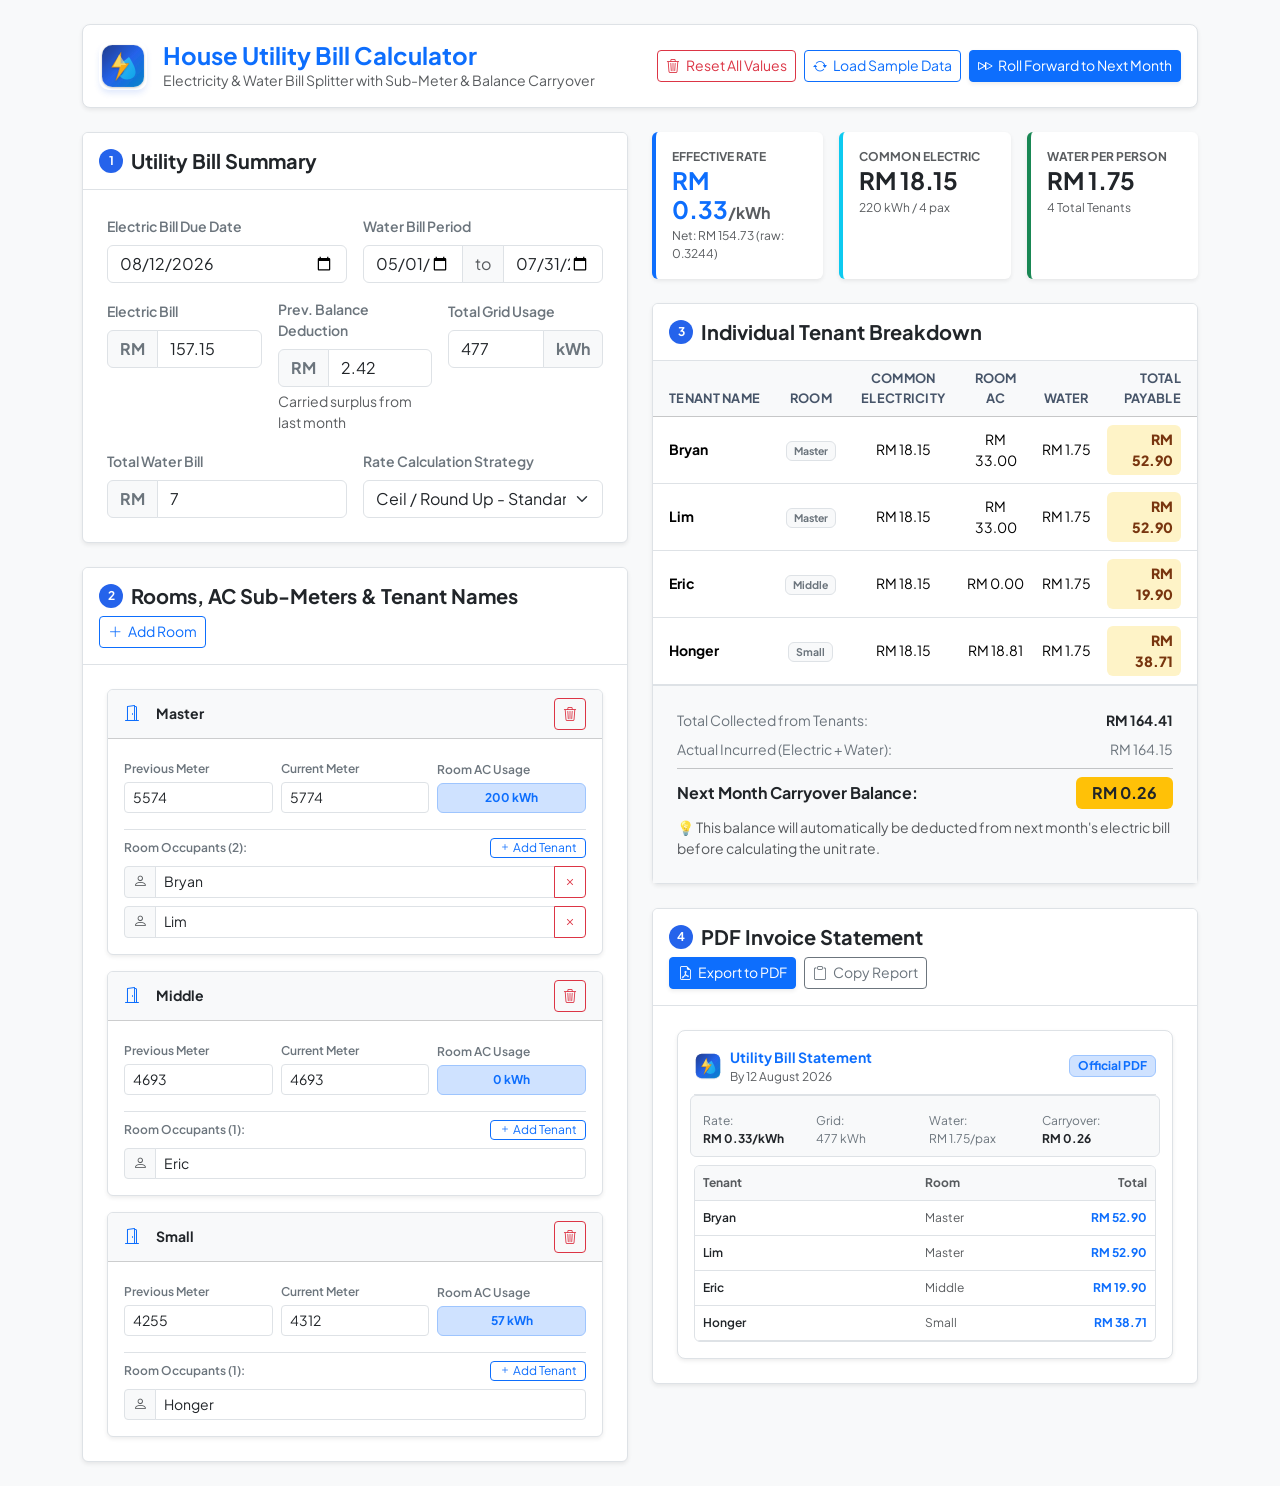
==== commit d5fffa4e: "style: set RM input placeholders to 0.00 and dynamically allocate tenant table space with colgroup" ====
--- a/public/index.html
+++ b/public/index.html
@@ -77,21 +77,21 @@
                 <label for="electricAmount" class="form-label fw-semibold small text-secondary">Electric Bill</label>
                 <div class="input-group">
                   <span class="input-group-text bg-light fw-bold text-secondary">RM</span>
-                  <input type="number" step="0.01" id="electricAmount" class="form-control" placeholder="157.15" />
+                  <input type="number" step="0.01" id="electricAmount" class="form-control" placeholder="0.00" />
                 </div>
               </div>
               <div class="col-md-4 col-sm-6 col-12">
                 <label for="prevBalance" class="form-label fw-semibold small text-secondary">Prev. Balance Deduction</label>
                 <div class="input-group">
                   <span class="input-group-text bg-light fw-bold text-secondary">RM</span>
-                  <input type="number" step="0.01" id="prevBalance" class="form-control" placeholder="2.42" />
+                  <input type="number" step="0.01" id="prevBalance" class="form-control" placeholder="0.00" />
                 </div>
                 <div class="form-text small text-muted">Carried surplus from last month</div>
               </div>
               <div class="col-md-4 col-sm-12 col-12">
                 <label for="totalKwh" class="form-label fw-semibold small text-secondary">Total Grid Usage</label>
                 <div class="input-group">
-                  <input type="number" step="0.1" id="totalKwh" class="form-control" placeholder="477" />
+                  <input type="number" step="0.1" id="totalKwh" class="form-control" placeholder="0" />
                   <span class="input-group-text bg-light fw-bold text-secondary">kWh</span>
                 </div>
               </div>
@@ -102,7 +102,7 @@
                 <label for="waterAmount" class="form-label fw-semibold small text-secondary">Total Water Bill</label>
                 <div class="input-group">
                   <span class="input-group-text bg-light fw-bold text-secondary">RM</span>
-                  <input type="number" step="0.01" id="waterAmount" class="form-control" placeholder="7.00" />
+                  <input type="number" step="0.01" id="waterAmount" class="form-control" placeholder="0.00" />
                 </div>
               </div>
               <div class="col-sm-6 col-12">
@@ -118,7 +118,7 @@
               <label for="manualRate" class="form-label fw-semibold small text-secondary">Custom Electric Rate</label>
               <div class="input-group">
                 <span class="input-group-text bg-light fw-bold text-secondary">RM</span>
-                <input type="number" step="0.0001" id="manualRate" class="form-control" placeholder="0.33" />
+                <input type="number" step="0.0001" id="manualRate" class="form-control" placeholder="0.00" />
                 <span class="input-group-text bg-light small">/ kWh</span>
               </div>
             </div>
@@ -180,14 +180,22 @@
           <div class="card-body p-0">
             <div class="table-responsive">
               <table class="table table-hover align-middle mb-0 tenant-table">
+                <colgroup>
+                  <col style="width: 22%;" />
+                  <col style="width: 14%;" />
+                  <col style="width: 20%;" />
+                  <col style="width: 14%;" />
+                  <col style="width: 12%;" />
+                  <col style="width: 18%;" />
+                </colgroup>
                 <thead class="table-light">
                   <tr>
-                    <th class="ps-4">Tenant Name</th>
-                    <th>Room</th>
-                    <th>COMMON ELECTRICITY</th>
-                    <th>Room AC</th>
-                    <th>Water</th>
-                    <th class="text-end pe-4">Total Payable</th>
+                    <th class="ps-3 text-start">Tenant Name</th>
+                    <th class="text-center">Room</th>
+                    <th class="text-center">COMMON ELECTRICITY</th>
+                    <th class="text-center">Room AC</th>
+                    <th class="text-center">Water</th>
+                    <th class="text-end pe-3">Total Payable</th>
                   </tr>
                 </thead>
                 <tbody id="tenantTableBody">
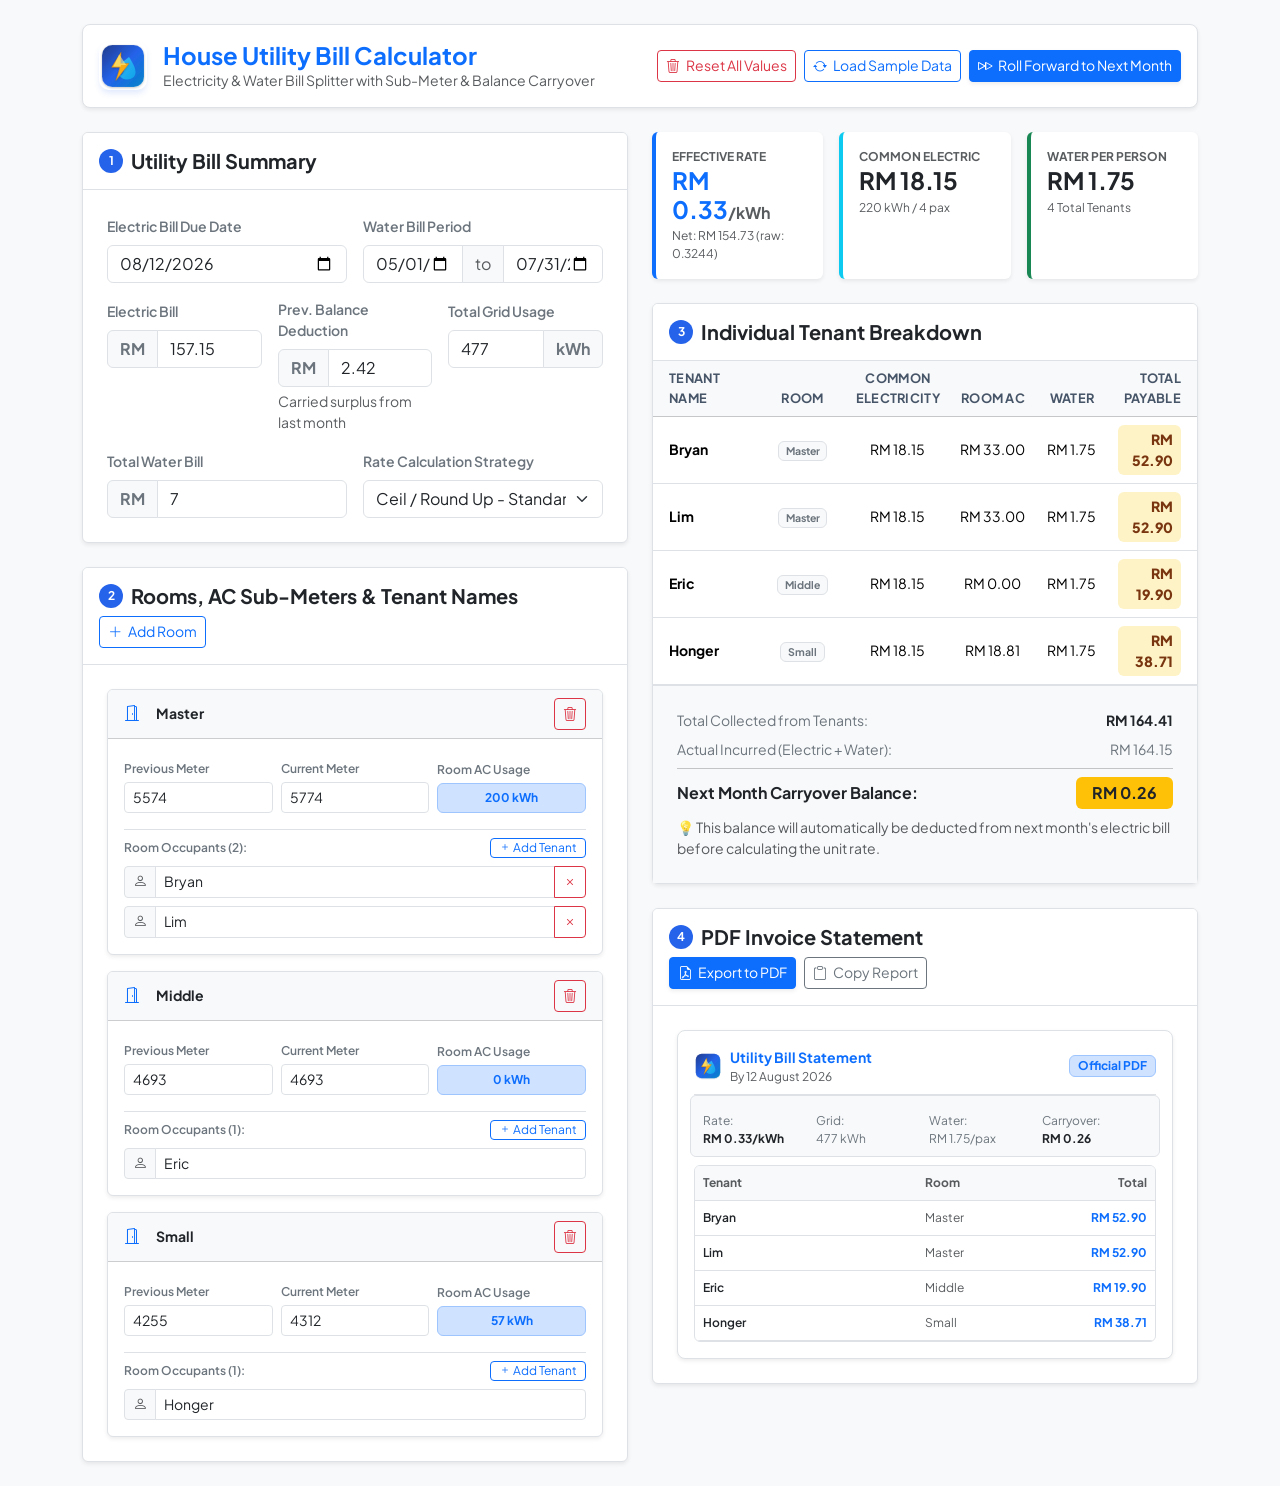
==== commit a02cf62c: "style: synchronize dynamic column allocation across all application and invoice tables" ====
--- a/public/index.html
+++ b/public/index.html
@@ -181,12 +181,12 @@
             <div class="table-responsive">
               <table class="table table-hover align-middle mb-0 tenant-table">
                 <colgroup>
-                  <col style="width: 22%;" />
+                  <col style="width: 20%;" />
+                  <col style="width: 15%;" />
+                  <col style="width: 20%;" />
+                  <col style="width: 15%;" />
                   <col style="width: 14%;" />
-                  <col style="width: 20%;" />
-                  <col style="width: 14%;" />
-                  <col style="width: 12%;" />
-                  <col style="width: 18%;" />
+                  <col style="width: 16%;" />
                 </colgroup>
                 <thead class="table-light">
                   <tr>
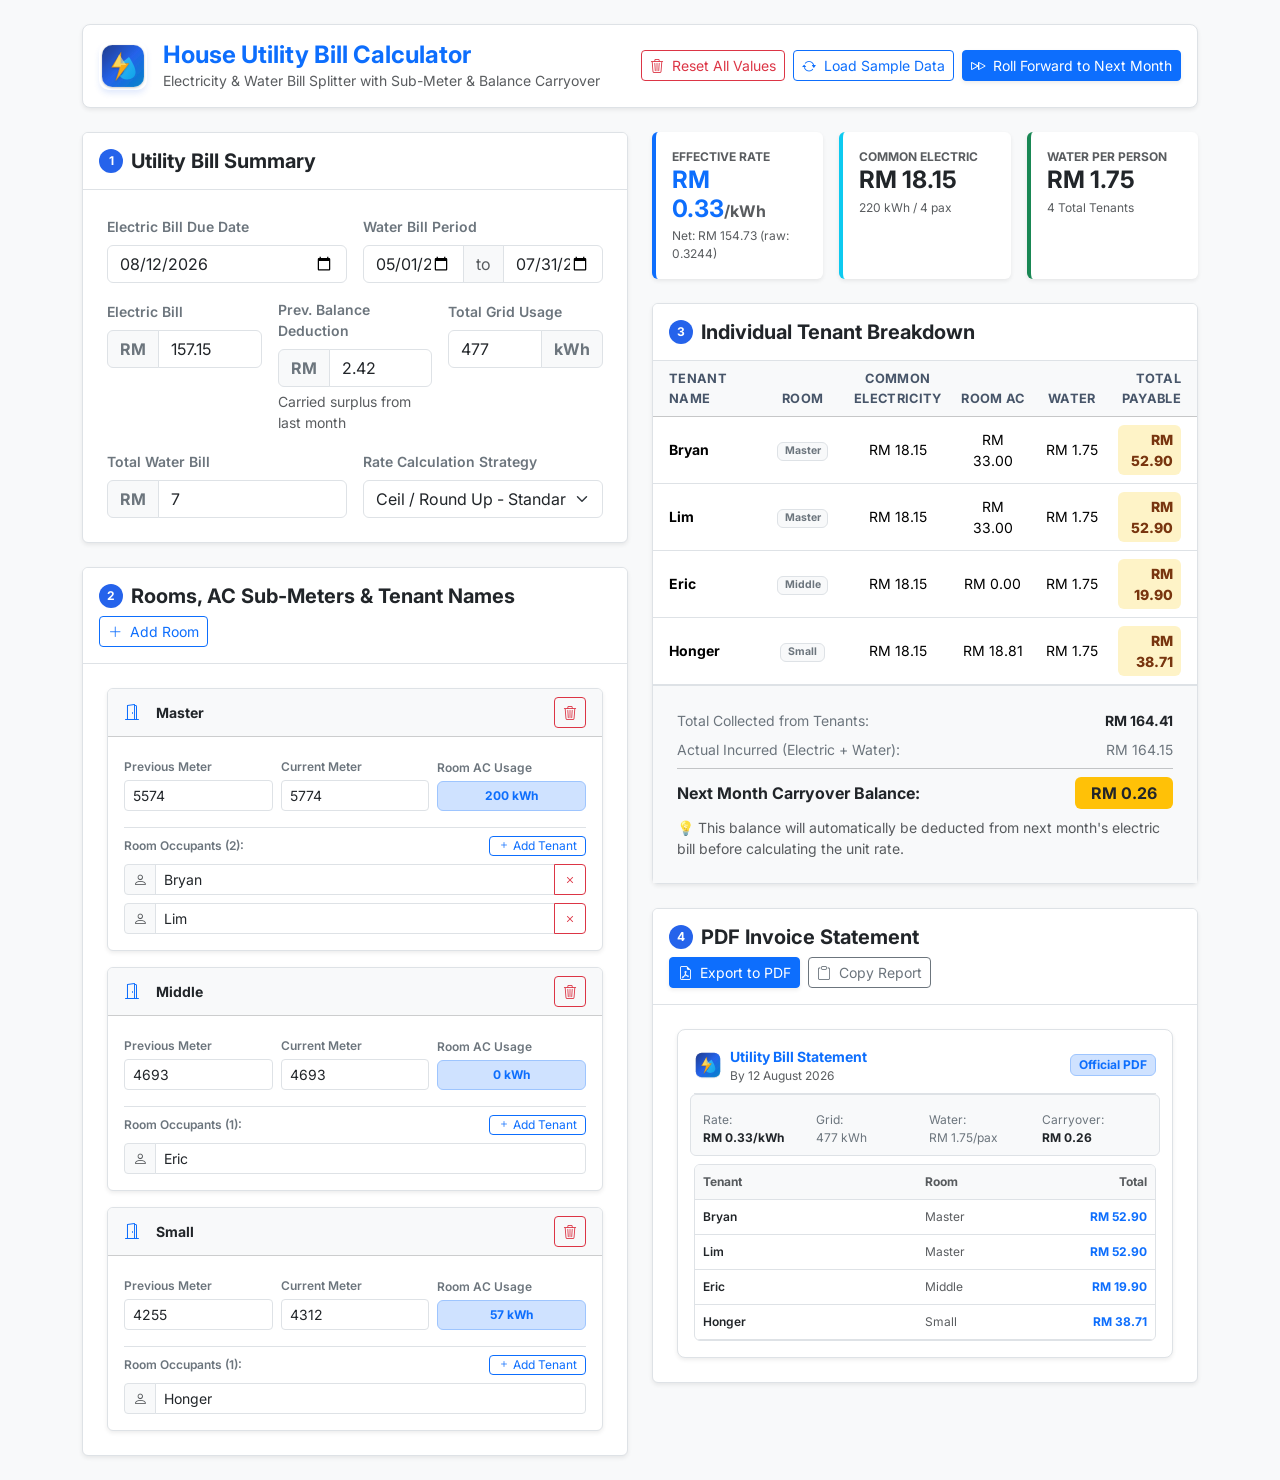
==== commit a18a9ed7: "style: switch primary application and invoice typography to Google Fonts Inter" ====
--- a/public/index.html
+++ b/public/index.html
@@ -8,7 +8,7 @@
   <!-- Fonts -->
   <link rel="preconnect" href="https://fonts.googleapis.com" />
   <link rel="preconnect" href="https://fonts.gstatic.com" crossorigin />
-  <link href="https://fonts.googleapis.com/css2?family=Plus+Jakarta+Sans:wght@400;500;600;700;800&family=JetBrains+Mono:wght@500;700&display=swap" rel="stylesheet" />
+  <link href="https://fonts.googleapis.com/css2?family=Inter:wght@400;500;600;700;800&family=JetBrains+Mono:wght@500;700&display=swap" rel="stylesheet" />
   
   <!-- Icons -->
   <link rel="icon" type="image/svg+xml" href="favicon.svg" />
--- a/public/styles.css
+++ b/public/styles.css
@@ -1,6 +1,6 @@
 :root {
   --primary-color: #2563eb;
-  --font-sans: 'Plus Jakarta Sans', system-ui, -apple-system, sans-serif;
+  --font-sans: 'Inter', system-ui, -apple-system, sans-serif;
   --font-mono: 'JetBrains Mono', monospace;
 }
 
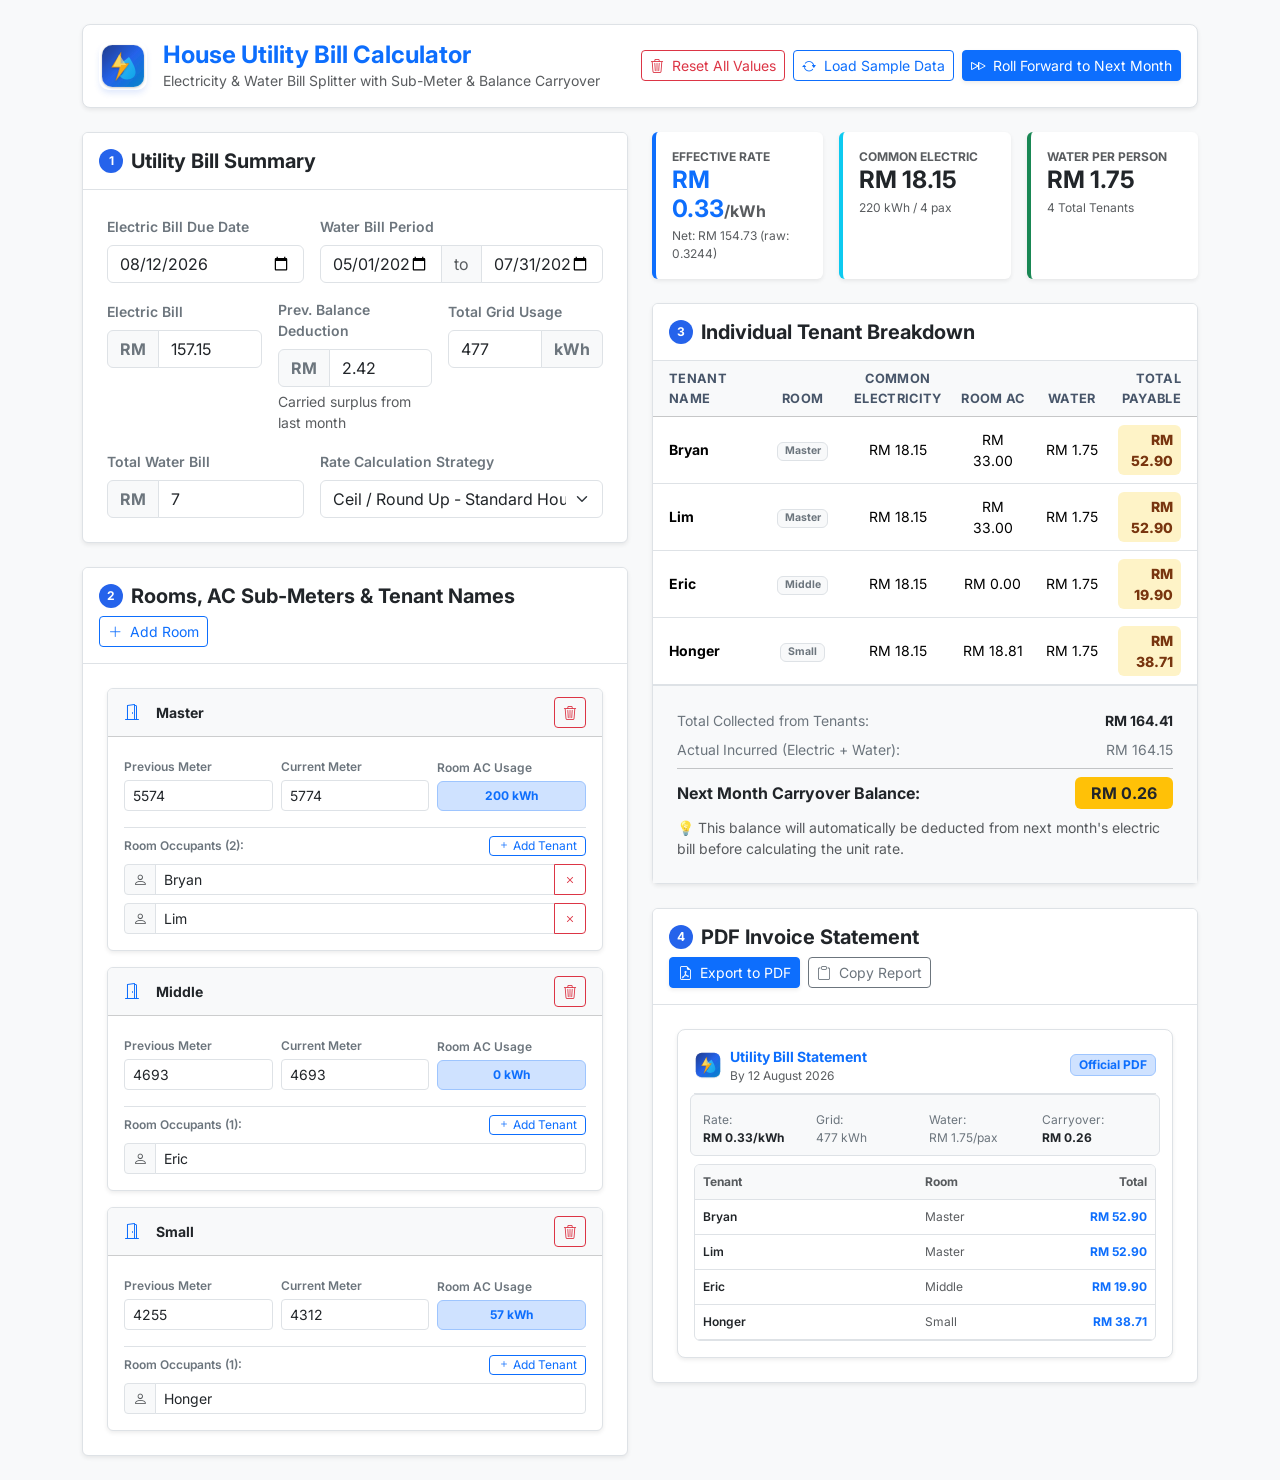
==== commit b6e6d72d: "style: allocate shorter space for Electric Bill Due Date and Total Water Bill to prevent overlapping" ====
--- a/public/index.html
+++ b/public/index.html
@@ -58,11 +58,11 @@
           </div>
           <div class="card-body p-4">
             <div class="row g-3 mb-3">
-              <div class="col-sm-6 col-12">
+              <div class="col-md-5 col-12">
                 <label for="electricDate" class="form-label fw-semibold small text-secondary">Electric Bill Due Date</label>
                 <input type="date" id="electricDate" class="form-control" />
               </div>
-              <div class="col-sm-6 col-12">
+              <div class="col-md-7 col-12">
                 <label class="form-label fw-semibold small text-secondary">Water Bill Period</label>
                 <div class="input-group">
                   <input type="date" id="waterStartDate" class="form-control" />
@@ -98,14 +98,14 @@
             </div>
 
             <div class="row g-3">
-              <div class="col-sm-6 col-12">
+              <div class="col-md-5 col-12">
                 <label for="waterAmount" class="form-label fw-semibold small text-secondary">Total Water Bill</label>
                 <div class="input-group">
                   <span class="input-group-text bg-light fw-bold text-secondary">RM</span>
                   <input type="number" step="0.01" id="waterAmount" class="form-control" placeholder="0.00" />
                 </div>
               </div>
-              <div class="col-sm-6 col-12">
+              <div class="col-md-7 col-12">
                 <label for="rateMode" class="form-label fw-semibold small text-secondary">Rate Calculation Strategy</label>
                 <select id="rateMode" class="form-select">
                   <option value="ceil" selected>Ceil / Round Up - Standard House Rule</option>
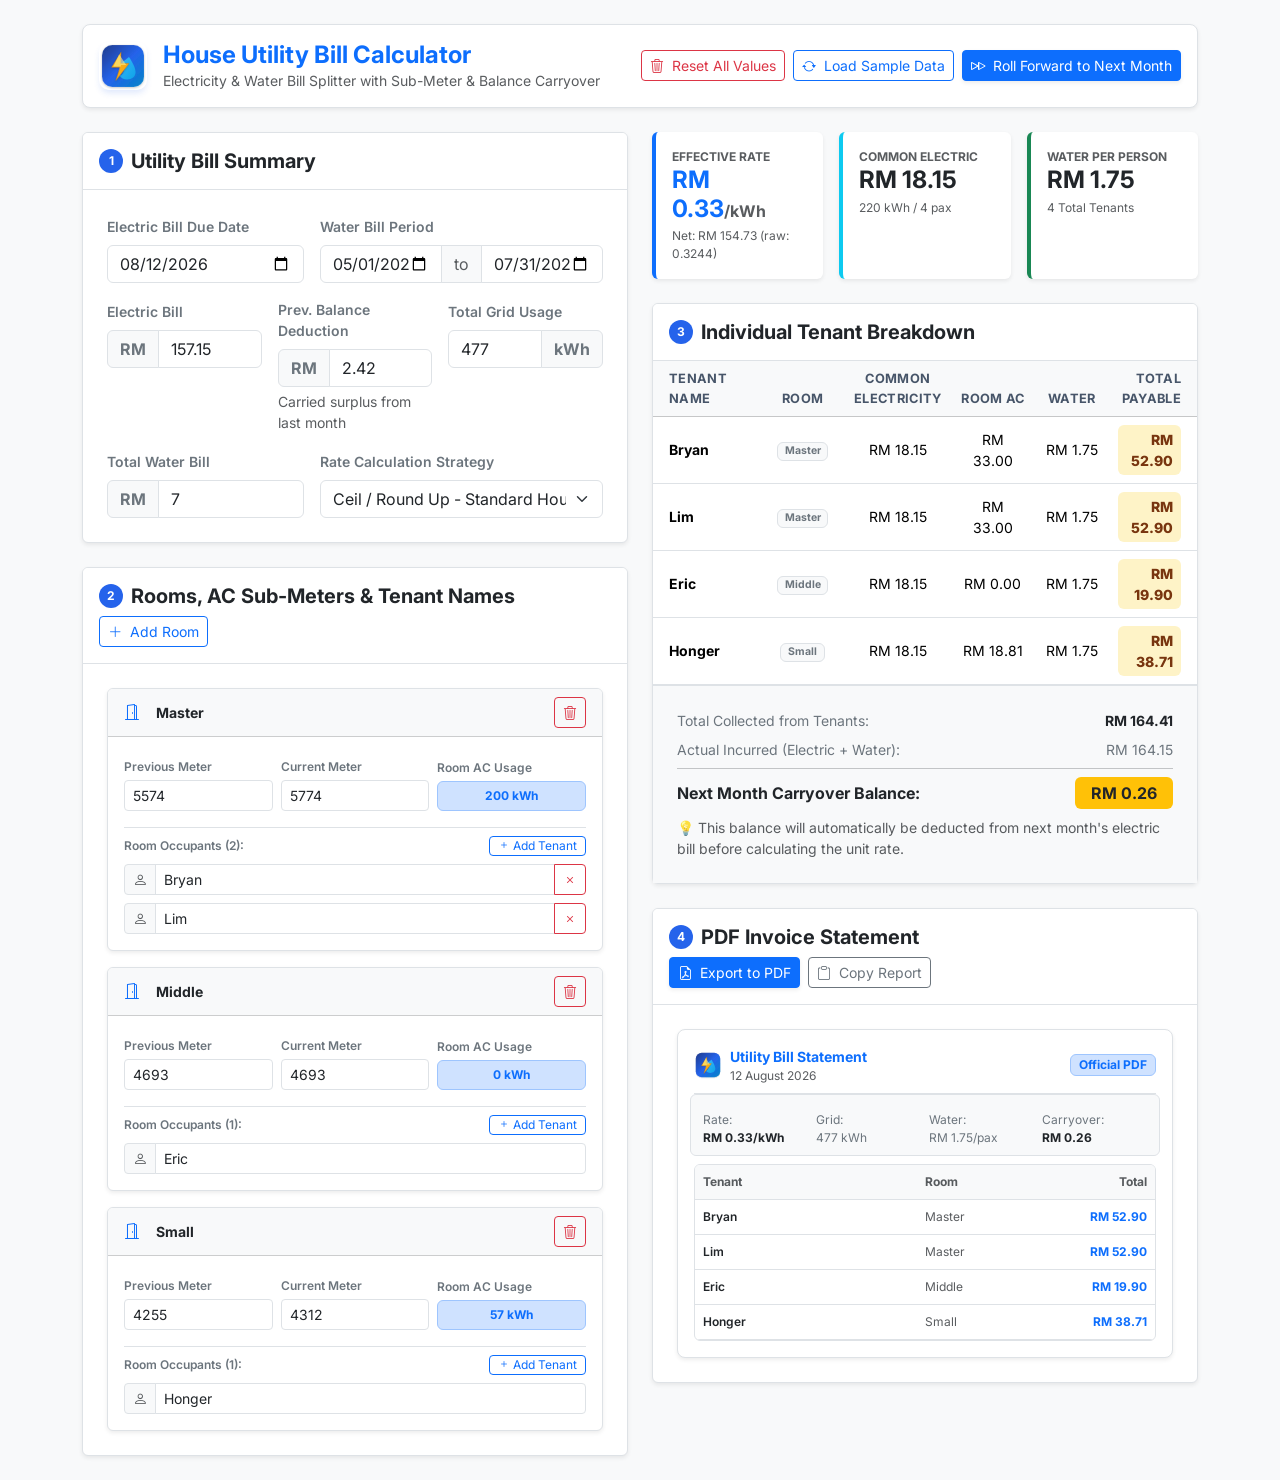
==== commit c91b352e: "fix: remove By prefix from electric date and left-align Common Area Electricity multi-line value" ====
--- a/public/index.html
+++ b/public/index.html
@@ -251,7 +251,7 @@
                     <img src="favicon.svg" alt="Logo" width="28" height="28" />
                     <div>
                       <strong class="d-block small text-primary">Utility Bill Statement</strong>
-                      <span class="d-block extra-small text-muted" id="miniDocPeriod">By 12 August 2026</span>
+                      <span class="d-block extra-small text-muted" id="miniDocPeriod">12 August 2026</span>
                     </div>
                   </div>
                   <span class="badge bg-primary-subtle text-primary border border-primary-subtle extra-small">Official PDF</span>
